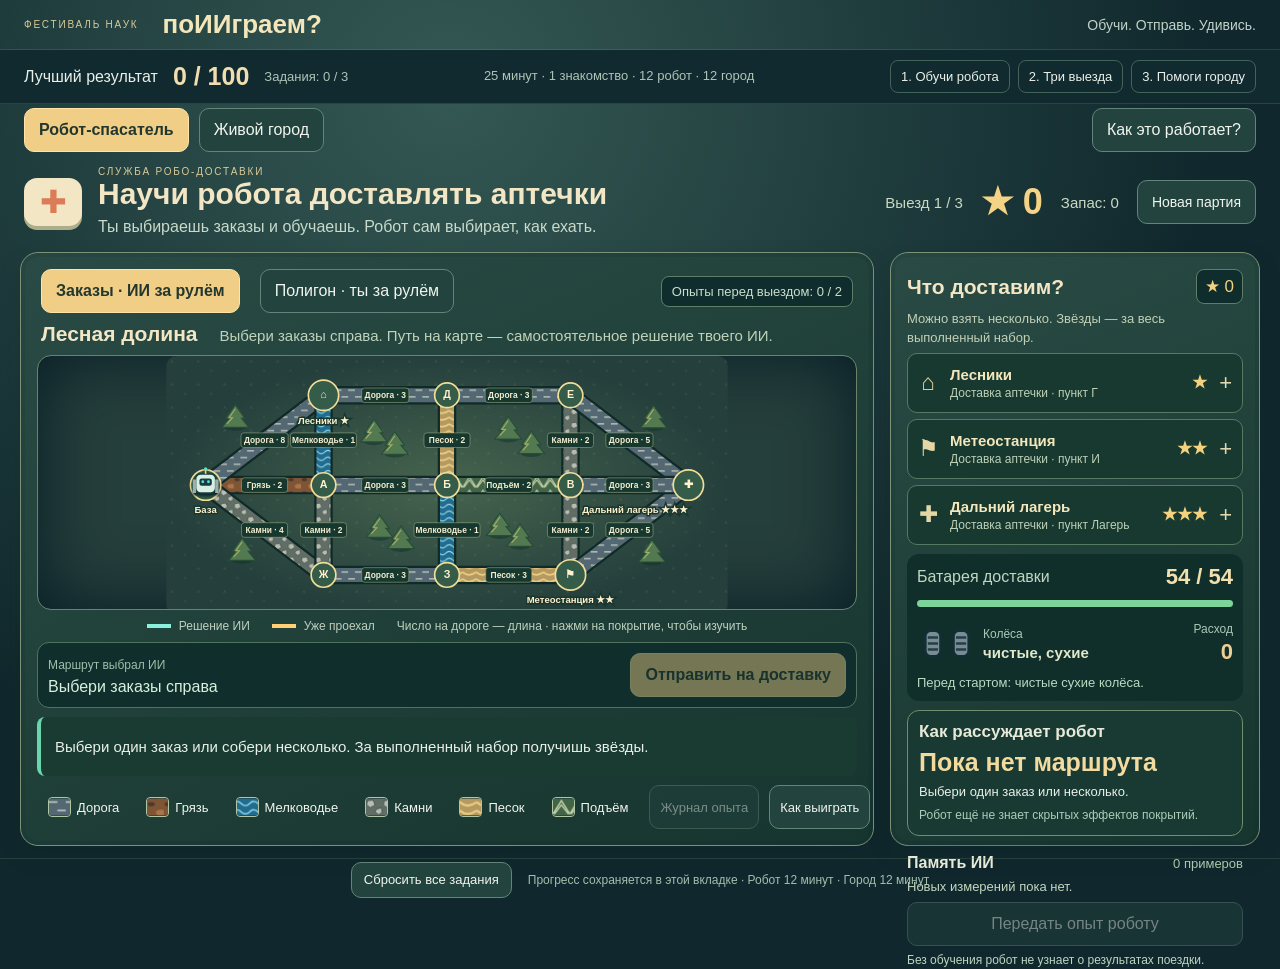
==== index.html @ 5ce56837 "Make the trained robot deliver orders autonomously in a three-round game" ====
<!doctype html>
<html lang="ru"><head><meta charset="UTF-8"><meta name="viewport" content="width=device-width,initial-scale=1"><title>поИИграем?</title><link rel="icon" href="data:image/svg+xml,%3Csvg xmlns='http://www.w3.org/2000/svg' viewBox='0 0 40 40'%3E%3Crect width='40' height='40' rx='9' fill='%2344d4b5'/%3E%3C/svg%3E"><link rel="stylesheet" href="robot-routes.css?v=delivery-school-1"><script src="session-store.js?v=delivery-school-1"></script></head>
<body>
<header><div><span class="eyebrow">ФЕСТИВАЛЬ НАУК</span><h1>поИИграем?</h1></div><span class="subtitle">Обучи. Отправь. Удивись.</span></header>
<div id="missionBar"><div class="overall-result"><span>Лучший результат</span><strong><b id="overallScore">0</b> / 100</strong><small id="missionProgress">Задания: 0 / 3</small></div><p id="sessionPace">25 минут · 1 знакомство · 12 робот · 12 город</p><div class="mission-tags"><span id="trainingMission">1. Обучи робота</span><span id="deliveryMission">2. Три выезда</span><span id="cityMission">3. Помоги городу</span></div></div>
<nav class="tabs" aria-label="Интерактивы"><button id="robotTab" class="active" aria-pressed="true">Робот-спасатель</button><button id="epiTab" aria-pressed="false">Живой город</button><button id="robotTutorial" class="help">Как это работает?</button></nav>
<div id="robotView">
<section class="mission-intro"><div class="mission-objective"><span class="kit-icon" aria-hidden="true">✚</span><div><div class="eyebrow">СЛУЖБА РОБО-ДОСТАВКИ</div><h2 id="missionGoal">Научи робота доставлять аптечки</h2><p>Ты выбираешь заказы и обучаешь. Робот сам выбирает, как ехать.</p></div></div><div class="campaign-score"><span id="roundLabel">Выезд 1 / 3</span><strong id="stars">★ 0</strong><span id="reserve">Запас: 0</span><button id="restartRobot">Новая партия</button></div></section>
<main class="route-layout"><section class="panel route-scene" aria-label="Карта и эксперименты">
<div class="map-header"><div class="view-tabs"><button id="districtView" class="active" aria-pressed="true">Заказы · ИИ за рулём</button><button id="labView" aria-pressed="false">Полигон · ты за рулём</button></div><span id="experimentCount" class="badge">Опыты: 0 / 2</span></div>
<div class="map-caption"><h2 id="missionName"></h2><p id="mapInstruction"></p></div>
<div id="boardStage"><svg id="routeMap" viewBox="0 0 1000 450" aria-label="Карта дорог и заказов"><defs><marker id="routeArrow" viewBox="0 0 10 10" refX="7" refY="5" markerWidth="5" markerHeight="5" orient="auto-start-reverse"><path d="M0 1L9 5L0 9Z" fill="#8af0dc"/></marker>
<pattern id="texture-road" patternUnits="userSpaceOnUse" width="24" height="24"><rect width="24" height="24" fill="#536873"/><path d="M0 5h12M12 17h12" stroke="#cbd1c0" stroke-width="2"/></pattern>
<pattern id="texture-mud" patternUnits="userSpaceOnUse" width="24" height="24"><rect width="24" height="24" fill="#805535"/><ellipse cx="6" cy="8" rx="5" ry="3" fill="#493b2c"/><ellipse cx="20" cy="20" rx="7" ry="4" fill="#aa754b"/></pattern>
<pattern id="texture-water" patternUnits="userSpaceOnUse" width="24" height="24"><rect width="24" height="24" fill="#226c91"/><path d="M-6 7q6-6 12 0t12 0t12 0M-6 19q6-6 12 0t12 0t12 0" fill="none" stroke="#8fdae2" stroke-width="2"/></pattern>
<pattern id="texture-gravel" patternUnits="userSpaceOnUse" width="24" height="24"><rect width="24" height="24" fill="#606e66"/><path d="m2 3 8-1 3 7-7 4-5-4zm13 12 7-2 1 7-5 3-5-4z" fill="#b9bdb1" stroke="#343f3e"/></pattern>
<pattern id="texture-sand" patternUnits="userSpaceOnUse" width="24" height="24"><rect width="24" height="24" fill="#b49a61"/><path d="M0 5q10 10 24 0M0 17q10 10 24 0" fill="none" stroke="#edce82" stroke-width="3"/></pattern>
<pattern id="texture-hill" patternUnits="userSpaceOnUse" width="24" height="24"><rect width="24" height="24" fill="#426548"/><path d="m0 22 12-19 12 19M2 22 12 9 22 22" fill="none" stroke="#c2d1a8" stroke-width="2"/></pattern>
</defs>
<defs><radialGradient id="ground"><stop stop-color="#46644e"/><stop offset="1" stop-color="#253f3c"/></radialGradient><pattern id="meadow" width="47" height="41" patternUnits="userSpaceOnUse"><path d="m8 12 2-4 2 4m19 16 2-3 2 3" fill="none" stroke="#acc080" stroke-opacity=".14" stroke-width="1.5"/></pattern></defs>
<rect width="1000" height="460" rx="18" fill="url(#ground)"/><rect width="1000" height="460" fill="url(#meadow)"/><g transform="translate(0 20)"><g id="mapDecor" aria-hidden="true"></g><g id="roads"></g><g id="routeLines" aria-hidden="true"></g><g id="roadLabels"></g><g id="junctions"></g><g id="robotSprite" transform="translate(70 210)" aria-hidden="true"><rect x="-18" y="-20" width="36" height="34" rx="9" fill="#d9efe1" stroke="#173f48" stroke-width="3"/><rect x="-11" y="-12" width="22" height="13" rx="4" fill="#1a3946"/><circle cx="-5" cy="-6" r="2.5" fill="#4ee8c2"/><circle cx="5" cy="-6" r="2.5" fill="#4ee8c2"/><path class="robot-wheels" d="M-20-10v24M20-10v24" stroke="#9aafac" stroke-width="6"/><path d="M0-20v-8" stroke="#e9d397" stroke-width="3"/><circle cy="-29" r="3" fill="#4ee8c2"/><g class="robot-mud" fill="#bc793b"><circle cx="-21" cy="1" r="4"/><circle cx="20" cy="9" r="4"/><circle cx="-8" cy="10" r="3"/></g><g class="robot-water" fill="#8ee5ff"><path d="M-28 16q-9 12 0 12t0-12M28 16q-9 12 0 12t0-12"/></g></g>
</g><g id="mapParticles" aria-hidden="true"></g></svg><div id="mapToast" hidden></div></div>
<div class="map-legend"><span><i class="line plan"></i><b id="pathOwner">Решение ИИ</b></span><span><i class="line travelled"></i>Уже проехал</span><span>Число на дороге — длина · нажми на покрытие, чтобы изучить</span></div>
<div class="route-editor"><div class="route-itinerary"><span id="routeOwner">Маршрут ИИ</span><div id="routeText">Выбери заказы справа</div></div><button id="undo" hidden>↶ Назад</button><button id="clearRoute" hidden>Очистить</button><button id="run" class="primary" disabled>Отправить на доставку</button><button id="stop" hidden>■ Остановить</button><button id="nextRound" class="primary" hidden>Следующий район →</button></div>
<p id="status" role="status">Выбери один заказ или собери несколько. За выполненный набор получишь звёзды.</p>
<div class="scene-bottom"><div id="terrainLegend" class="terrain-legend"></div><button id="notebookButton" disabled>Журнал опыта</button><button id="scoreRules">Как выиграть</button></div>
</section>
<aside class="panel robot-console" aria-label="Заказы, робот и обучение">
<section id="ordersPanel"><div class="console-title"><h2>Что доставим?</h2><span id="orderValue" class="badge">★ 0</span></div><p class="muted">Можно взять несколько. Звёзды — за весь выполненный набор.</p><div id="orderCards"></div></section>
<section id="labPanel" hidden><div class="console-title"><h2>Лаборатория на колёсах</h2><span class="badge">36 заряда</span></div><p>Собери путь из <b>не более 6 дорог</b>. Проверь свою догадку о покрытиях и состоянии колёс.</p><div id="surfaceCard"><h3>Что уже известно?</h3><p>Число на дороге — её длина. Расход за шаг — в описании покрытия. Скрытые эффекты можно обнаружить в поездке.</p></div></section>
<section class="robot-condition"><div class="charge-heading"><span>Батарея <b id="batteryRole"></b></span><strong id="remaining"></strong></div><meter id="batteryMeter" min="0" max="54" value="54" aria-label="Заряд батареи"></meter><div class="wheels-row"><svg id="wheelPicture" viewBox="0 0 100 58" aria-hidden="true"><g class="robot-wheels" fill="#788d91" stroke="#142e38" stroke-width="4"><rect x="14" y="8" width="25" height="42" rx="9"/><rect x="61" y="8" width="25" height="42" rx="9"/></g><path d="M18 19h17m-17 10h17m-17 10h17M65 19h17m-17 10h17m-17 10h17" stroke="#233e49" stroke-width="4"/><g class="robot-mud" fill="#bf8143"><circle cx="17" cy="36" r="6"/><circle cx="76" cy="18" r="7"/></g><g class="robot-water" fill="#84dfff"><path d="M5 35q-8 14 0 14t0-14M95 35q-8 14 0 14t0-14"/></g></svg><div><span>Колёса</span><strong id="wheelState">Чистые, сухие</strong></div><div class="spent-stat"><span>Расход</span><strong id="spent">0</strong></div></div><p id="surfaceEffect">Каждый выезд — с полным зарядом и чистыми сухими колёсами.</p></section>
<section id="forecastCard" class="forecast-card"><h3>Как рассуждает робот</h3><strong id="forecastEnergy">Пока нет задания</strong><p id="forecastOutcome">Выбери заказ — робот построит свой путь.</p><small id="forecastConfidence">Пока без опыта. Он может ошибиться.</small></section>
<section id="tripResult" class="result-card" hidden><div class="console-title"><h3 id="resultTitle">Результат</h3><strong id="resultStars"></strong></div><div class="comparison"><div><small>Ожидал на путь</small><strong id="lastPrediction">—</strong></div><div><small>Потратил по факту</small><strong id="lastActual">—</strong></div></div><p id="tripOutcome"></p><p id="mistakeExplanation"></p></section>
<section class="learning-action"><div class="learning-heading"><h3>Память ИИ</h3><span id="qualitySummary">0 примеров</span></div><p id="newExperience">Измерения попадут сюда после поездки.</p><button id="train" disabled>Передать опыт роботу</button><p id="learningEffect" role="status">Без обучения робот не узнает о результатах поездки.</p></section>
<div id="campaignResult" hidden></div>
</aside></main></div>
<iframe id="epiView" title="Живой город" src="epidemic.html?v=delivery-school-1" hidden></iframe>
<footer id="sessionFooter"><button id="newParticipant">Сбросить все задания</button><span>Прогресс сохраняется в этой вкладке · Робот 12 минут · Город 12 минут</span></footer>
<dialog id="robotDialog" aria-labelledby="dialogTitle"><div class="dialog-header"><h2 id="dialogTitle"></h2><button id="dialogClose">Закрыть ✕</button></div><div id="dialogBody"></div></dialog>
<script src="game-score.js?v=delivery-school-1"></script><script src="robot-engine.js?v=delivery-school-1"></script><script src="robot-delivery.js?v=delivery-school-1"></script><script src="robot-ui.js?v=delivery-school-1"></script><script src="mission-ui.js?v=delivery-school-1"></script>
</body></html>
---- robot-routes.css ----
:root{font-family:Arial,'Noto Sans',sans-serif;font-size:16px;color:#e9f0e9;background:#10282d;color-scheme:dark}
*{box-sizing:border-box}[hidden]{display:none!important}
body{margin:0;height:100dvh;display:grid;grid-template-rows:50px 54px 52px minmax(0,1fr) 42px;overflow:hidden;background:radial-gradient(ellipse at 35% 10%,#345853,transparent 65%),#10282d}
button{font:inherit;min-height:44px;border:1px solid #63847a;border-radius:10px;background:#23433f;color:#f0f5ed;padding:9px 14px;cursor:pointer;transition:background .15s}
button:hover:not(:disabled){background:#3b6257;border-color:#e3d5a2}button:disabled{opacity:.45;cursor:not-allowed}
button:focus-visible,[role=button]:focus-visible{outline:3px solid #ffe699;outline-offset:3px}
button.active,button.primary{background:#f0ce85;border-color:#ffe3a8;color:#23372f;font-weight:700}button.done{border-color:#72d6ae}
h1,h2,h3,p{margin:0}h1{font-size:26px;color:#f4e6bb}h2{font-size:22px;color:#f3e6c5}h3{font-size:17px;color:#e7ead9}p{line-height:1.4}
header{grid-row:1;display:flex;align-items:center;justify-content:space-between;padding:6px 24px;border-bottom:1px solid #91a28433}header>div{display:flex;align-items:center;gap:24px}.eyebrow{font-size:10px;letter-spacing:1.8px;color:#d9ca98}.subtitle{font-size:14px;color:#c0d2c6}
#missionBar{grid-row:2;display:flex;align-items:center;justify-content:space-between;padding:5px 24px;background:#102a2f;border-bottom:1px solid #69877144}.overall-result{display:flex;align-items:center;gap:15px}.overall-result strong{font-size:25px;color:#f2ddb1}.overall-result small,#sessionPace{color:#aec4b7;font-size:13px}.mission-tags{display:flex;gap:8px;font-size:13px}.mission-tags span{padding:8px 10px;border:1px solid #416358;border-radius:8px}.mission-tags .done{color:#84efca;border-color:#84efca}
.tabs{grid-row:3;padding:4px 24px;display:flex;align-items:center;gap:10px}.tabs .help{margin-left:auto}
#robotView{grid-row:4;min-height:0;display:flex;flex-direction:column;gap:14px;padding:10px 20px 12px}.mission-intro{display:flex;align-items:center;justify-content:space-between;gap:20px;min-height:68px;padding:0 4px}.mission-objective{display:flex;align-items:center;gap:16px}.kit-icon{display:grid;place-items:center;font-size:32px;color:#db7c58;width:58px;height:48px;flex-shrink:0;border-radius:13px;background:#f3e6c5;box-shadow:0 4px 0 #adad8b}
.mission-intro h2{font-size:30px;margin:0 0 5px}.mission-intro p{color:#c9d9ca;font-size:16px}.mission-intro nav{display:flex;gap:9px;flex-shrink:0}
.route-layout{display:grid;grid-template-columns:minmax(0,1fr) 370px;gap:16px;min-height:0;flex:1}.panel{border:1px solid #7c9176;border-radius:18px;background:linear-gradient(155deg,#2a4b45,#17352f);padding:16px;min-width:0;min-height:0;box-shadow:inset 0 0 0 4px #0d2b2a22,0 10px 24px #061d2022}
.route-scene{display:flex;flex-direction:column;gap:10px}.map-header{display:flex;justify-content:space-between;align-items:center;padding:0 4px}.map-header>div{display:flex;align-items:baseline;gap:20px}.map-header h2{font-size:20px}.map-header p{color:#d2dfcd;font-size:16px}.badge{background:#102d2e;border:1px solid #5e7e6a;padding:7px 10px;border-radius:8px;color:#c9decb;font-size:13px;white-space:nowrap}
#boardStage{flex:1;min-height:0;position:relative;background:#253f3c;border-radius:14px;border:1px solid #68846a;display:flex;align-items:center;overflow:hidden}#routeMap{width:100%;height:100%;min-height:0;display:block}
.road-border{stroke:#102a27;stroke-width:30;stroke-linecap:round}.road-surface{stroke-width:23;stroke-linecap:round}.road-label rect{fill:#16382e;stroke:#9dad83}.road-label text{fill:#f4edcf;font-family:Arial,sans-serif;font-size:15px;font-weight:700;text-anchor:middle}.junction{cursor:pointer}.junction circle{fill:#355b49;stroke:#f0dd98;stroke-width:3}.junction text{fill:#fff1ce;text-anchor:middle;dominant-baseline:middle;font-size:19px;font-weight:700}.junction .node-name{font-size:17px;paint-order:stroke;stroke:#18372e;stroke-width:5px}.junction:hover circle,.junction:focus circle{fill:#69886a;stroke:#ffffff}.junction[data-current=true] circle{fill:#30634f;stroke:#8af0dc;stroke-width:5}.junction[aria-disabled=true]{cursor:default}.route-plan{stroke:#8af0dc;stroke-width:8;fill:none;stroke-linejoin:round;stroke-linecap:round;pointer-events:none}.route-trail{stroke:#ffd075;stroke-width:5;fill:none;stroke-linejoin:round;stroke-linecap:round;pointer-events:none}#robotSprite{pointer-events:none;filter:drop-shadow(0 4px 3px #082323)}.robot-mud,.robot-water{opacity:0}[data-dirty=true]>.robot-mud,[data-wet=true]>.robot-water{opacity:1}#robotSprite[data-dirty=true]>.robot-wheels{stroke:#ad7340}#wheelPicture[data-dirty=true]>.robot-wheels{fill:#a57445}
.map-legend{display:flex;justify-content:center;gap:24px;font-size:13px;color:#bdd0bf}.map-legend span{display:flex;align-items:center;gap:8px}.line{display:inline-block;width:24px;border-top:4px solid}.plan{border-color:#8af0dc}.travelled{border-color:#ffd075}
.route-editor{display:flex;align-items:center;gap:9px;padding:12px;background:#102e2b;border:1px solid #4e7460;border-radius:12px}.route-itinerary{flex:1;min-width:0}.route-itinerary>span{font-size:12px;color:#9dbfaa}#routeText{color:#d6f1dd;font-size:17px;white-space:nowrap;overflow:auto;max-height:38px;margin-top:5px}#run{min-width:185px}#stop{background:#753e32;border-color:#c69174}#status{font-size:16px;line-height:1.4;padding:12px 15px;border-left:4px solid #69d6ae;background:#193b32;min-height:69px;border-radius:8px;display:flex;align-items:center}
.scene-bottom{display:flex;align-items:center;gap:10px}.scene-bottom button{font-size:13px;padding:8px 10px}.terrain-legend{display:flex;flex:1;gap:8px 15px;flex-wrap:wrap;color:#cedfca;font-size:13px}.terrain-key{display:flex;align-items:center;gap:6px}.terrain-key svg{width:27px;height:22px;border:1px solid #b0c5a4;border-radius:4px}
.robot-console{display:flex;flex-direction:column;gap:12px}.console-title{display:flex;align-items:center;justify-content:space-between;gap:10px}.console-title h2{font-size:20px}.console-title .badge{font-size:12px;padding:6px 8px}.robot-condition{padding:12px;background:#102f2b;border-radius:12px}.charge-heading{display:flex;justify-content:space-between;align-items:center;color:#c0d7c2}.charge-heading strong{font-size:24px;color:#f2dfae}meter{display:block;width:100%;height:15px;margin:6px 0 8px}meter::-webkit-meter-bar{background:#233e35;border:0}meter::-webkit-meter-optimum-value{background:#7cd49b}meter::-webkit-meter-suboptimum-value{background:#f0c67c}meter::-webkit-meter-even-less-good-value{background:#eb9776}.wheels-row{display:flex;align-items:center;gap:8px}#wheelPicture{width:72px;height:46px;flex-shrink:0}.wheels-row span{font-size:12px;color:#aec8b8}.wheels-row strong{display:block;font-size:15px;line-height:1.4;color:#e1e9ca}.spent-stat{margin-left:auto;text-align:right}.spent-stat strong{font-size:22px;color:#edcf95}#surfaceEffect{font-size:14px;color:#b9d9c2;line-height:1.35;margin-top:8px;min-height:37px}
.forecast-card,.result-card{padding:14px;background:#183a33;border:1px solid #708e70;border-radius:12px}.card-heading{display:flex;align-items:center;gap:9px}.step-number{background:#cadcbd;color:#173c30;border-radius:50%;width:23px;height:23px;display:grid;place-items:center;font-size:13px;font-weight:700;flex-shrink:0}.forecast-card>strong{display:block;font-size:28px;color:#f3da9f;margin:12px 0 7px}.forecast-card p{font-size:15px;line-height:1.4}.forecast-card small{display:block;color:#acccb8;font-size:13px;line-height:1.4;margin-top:8px}.forecast-card[data-verdict=warning]{border-color:#dca97a}.forecast-card[data-verdict=warning]>strong{color:#ffc28e}.comparison{display:grid;grid-template-columns:1fr 1fr;gap:10px;margin:12px 0}.comparison small{font-size:12px;color:#bbd0b9}.comparison strong{display:block;font-size:30px;color:#f5d598;margin-top:5px}#tripOutcome{font-size:15px;line-height:1.4}.result-card[data-outcome=success]{border-color:#8ce0a9}.result-card[data-outcome=failure]{border-color:#eab17f}
.learning-action{display:flex;flex-direction:column;gap:9px}.learning-action h3{font-size:17px}#newExperience{font-size:14px;color:#c3d7bf}#learningEffect{font-size:14px;line-height:1.4;color:#bcd5bf;min-height:39px}.console-progress{display:flex;flex-direction:column;gap:8px;margin-top:auto}#auditButton{display:flex;justify-content:space-between;align-items:center;gap:10px;padding:9px 12px;text-align:left}#auditButton span{font-size:14px;color:#c0d9bf}#auditButton strong{font-size:14px;color:#e2e5c6}#nextStageHint{font-size:13px;line-height:1.4;color:#adccba;min-height:36px}.local-scores{display:flex;justify-content:space-between;gap:8px;font-size:12px;color:#aac5b2}.local-scores b{color:#e6d5a3;margin-left:5px;font-size:15px}
#epiView{grid-row:4;width:100%;height:100%;border:0;min-height:0}footer{grid-row:5;display:flex;align-items:center;justify-content:center;gap:16px;font-size:12px;color:#a5bdac;border-top:1px solid #67836a44}footer button{font-size:13px;min-height:36px;padding:5px 12px}body.city-active{grid-template-rows:0 62px 54px minmax(0,1fr) 36px}body.city-active>header{display:none}
dialog{width:min(1000px,90vw);max-height:88vh;border:1px solid #b8ac7b;border-radius:18px;background:#193b34;color:#e5ecdc;padding:24px;box-shadow:0 20px 100px #0008}dialog::backdrop{background:#041d19bb}.dialog-header{display:flex;justify-content:space-between;align-items:center;gap:20px;margin-bottom:18px}#dialogBody{line-height:1.6}#dialogBody p{margin:12px 0}#dialogBody ol,#dialogBody ul{padding-left:24px}#dialogBody li{margin:10px 0}table{border-collapse:collapse;width:100%;font-size:15px;margin:14px 0}th,td{border-bottom:1px solid #567d64;padding:10px;text-align:left}th{color:#ded0a2}td.good{color:#91e7ae}td.bad{color:#ffc49b}.trip-entry{padding:14px;border:1px solid #567d64;border-radius:9px;margin-bottom:14px}.trip-entry h3{font-size:18px;color:#ecdbad}.trip-entry summary{cursor:pointer;color:#a8e7b9}.audit-explanation{color:#b5cfb8}
@media(min-width:2200px){:root{font-size:18px}.route-layout{grid-template-columns:minmax(0,1fr) 450px;gap:22px}.panel{padding:22px}.robot-console{gap:18px}.console-title h2{font-size:24px}.console-title .badge{font-size:14px}.robot-condition{padding:18px}.forecast-card,.result-card{padding:20px}.forecast-card p,#tripOutcome{font-size:19px}.forecast-card small,#surfaceEffect,#learningEffect,#newExperience{font-size:17px}.forecast-card>strong{font-size:34px}.wheels-row strong{font-size:19px}#wheelPicture{width:88px;height:58px}.charge-heading strong{font-size:29px}.card-heading h3,.learning-action h3{font-size:21px}#nextStageHint{font-size:16px}#auditButton span,#auditButton strong{font-size:17px}.local-scores{font-size:15px}.local-scores b{font-size:19px}.mission-intro{min-height:80px}.mission-intro h2{font-size:34px}.mission-intro p{font-size:19px}.map-header h2{font-size:24px}.map-header p{font-size:19px}#status{font-size:19px}.terrain-legend,.map-legend{font-size:16px}.scene-bottom button{font-size:15px}.route-editor{padding:16px}#routeText{font-size:20px}.badge{font-size:16px}}
@media(prefers-reduced-motion:reduce){*{scroll-behavior:auto;transition:none!important}}
/* Delivery game: one map, one decision panel, three short learning cycles. */
.campaign-score{display:flex;align-items:center;gap:18px}.campaign-score>strong{font-size:36px;color:#f4d386}.campaign-score>span{font-size:15px;color:#cadac4}.campaign-score button{font-size:14px}
.map-caption{display:flex;align-items:baseline;gap:22px;padding:0 4px}.map-caption h2{font-size:21px;white-space:nowrap}.map-caption p{color:#bfd3bb;font-size:15px}.view-tabs{display:flex;gap:8px}.view-tabs button{font-size:16px}.map-header .badge{font-size:13px}.road-label{pointer-events:none}.road-group{cursor:pointer}.road-group:hover .road-border,.road-group:focus .road-border{stroke:#e6d19c}.junction[data-selected=true] circle{fill:#786142;stroke:#ffdf8b;stroke-width:5}.junction[data-delivered=true] circle{fill:#38744b;stroke:#adf1b3}.junction[aria-disabled=true]{cursor:default}
.robot-console{gap:12px}.robot-console h2{font-size:21px}#ordersPanel>.muted{font-size:14px;color:#c2d0b6;margin:8px 0;line-height:1.4}#orderCards{display:grid;gap:8px}.order-card{display:flex;align-items:center;gap:12px;text-align:left;min-height:69px;padding:9px 12px;border-color:#547a63;background:#18392f}.order-card.selected{border-color:#f2d285;background:#534d33;box-shadow:inset 3px 0 #f2d285}.order-card strong{font-size:16px;display:block;color:#f4e7bc}.order-card small{font-size:12px;color:#bdd0b8;display:block;margin-top:5px}.order-card>b{margin-left:auto;color:#f4d17f;white-space:nowrap;font-size:17px}.order-icon{font-size:23px;color:#e4d7a6;width:26px;text-align:center}.order-check{font-size:22px;color:#e3d7b0}#orderValue{color:#f4d17f;font-size:17px}#labPanel>p{font-size:16px;line-height:1.5;margin:12px 0;color:#c8d9c0}#surfaceCard{padding:13px;background:#12352e;border-radius:12px;border:1px dashed #759376}#surfaceCard p{font-size:14px;margin-top:7px;color:#c1d5b7}
.learning-heading{display:flex;align-items:center;justify-content:space-between}.learning-heading span{font-size:13px;color:#a9c7aa}.learning-action{margin-top:auto;padding-top:10px;border-top:1px solid #60826a}.learning-action button{width:100%}#newExperience,#learningEffect{font-size:13px}#learningEffect{min-height:34px}#surfaceEffect{min-height:36px;font-size:14px}#batteryRole{font-weight:400}#forecastCard>strong{font-size:28px;margin:9px 0}#forecastCard p{font-size:14px}#forecastCard small{font-size:13px}.robot-condition{padding:12px}.forecast-card,.result-card{padding:13px}.comparison{margin:10px 0}.comparison strong{font-size:27px}#mistakeExplanation{border-top:1px solid #77967a66;padding-top:10px;margin-top:10px;font-size:14px;color:#f1d3a2}#resultStars{font-size:25px;color:#f5d381}#campaignResult{padding:13px;background:#4b5135;border:1px solid #dac783;border-radius:10px}#campaignResult strong{display:block;font-size:22px;color:#f4dc96}#campaignResult span{display:block;font-size:13px;margin-top:6px;color:#d1dec0}
.terrain-legend{gap:5px;flex-wrap:nowrap}.terrain-key{min-height:36px;font-size:12px;padding:5px 6px;border-color:transparent;background:transparent}.terrain-key svg{width:23px;height:20px}.map-legend{font-size:12px;gap:22px}.map-legend b{font-weight:400}#status{min-height:64px;font-size:15px;padding:10px 14px}.route-editor{padding:10px}#run{min-width:210px;font-size:16px}#routeText{font-size:16px}.road-surface{stroke-width:25}.road-border{stroke-width:33}#boardStage{box-shadow:inset 0 0 70px #071c25}#mapToast{position:absolute;top:20px;left:50%;transform:translateX(-50%);padding:14px 24px;border:1px solid #e5d59f;border-radius:14px;background:#153c32ee;color:#f4e1ac;font-size:22px;font-weight:700;box-shadow:0 8px 24px #041b2780;pointer-events:none}#mapToast.celebrate{background:#4a6434;animation:pop .4s ease-out}.spark{animation:spark 1.5s var(--delay) ease-out both;transform-box:fill-box;transform-origin:center}.surface-preview svg{width:100%;height:90px}.scene-bottom>button{white-space:nowrap}.road-group:focus{outline:none}.road-group:focus-visible .road-border{stroke:#fff2c1}
@keyframes pop{from{opacity:0;scale:.8}to{opacity:1;scale:1}}@keyframes spark{from{opacity:0;translate:0 0;rotate:0deg}20%{opacity:1}to{opacity:0;translate:20px 240px;rotate:160deg}}#robotSprite[data-stalled=true]>.robot-wheels{stroke:#df9574;stroke-dasharray:4 2;animation:wheel-slip .2s linear 6}@keyframes wheel-slip{to{stroke-dashoffset:6}}
@media(min-width:2200px){.route-layout{grid-template-columns:minmax(0,1fr) 480px}.robot-console{gap:20px}.order-card{min-height:86px;padding:14px}.order-card strong{font-size:20px}.order-card small{font-size:15px}.order-card>b{font-size:21px}.order-icon{font-size:30px}.robot-console h2{font-size:25px}#ordersPanel>.muted{font-size:17px}.map-caption h2{font-size:25px}.map-caption p{font-size:18px}.view-tabs button{font-size:19px}.map-header .badge{font-size:16px}.forecast-card,.result-card,.robot-condition{padding:19px}#forecastCard p,#mistakeExplanation,#tripOutcome{font-size:18px}#forecastCard small,#surfaceEffect,#newExperience,#learningEffect{font-size:16px}#forecastCard>strong{font-size:34px}.learning-heading span{font-size:16px}.learning-action{gap:14px}.terrain-key{font-size:15px;padding:8px;min-height:43px}.map-legend{font-size:15px}.terrain-key svg{width:28px;height:23px}#status{font-size:18px}#labPanel>p{font-size:20px}#surfaceCard p{font-size:18px}.campaign-score>span{font-size:19px}#campaignResult strong{font-size:27px}#campaignResult span{font-size:16px}}
@media(prefers-reduced-motion:reduce){*,*::before,*::after{animation:none!important;transition:none!important}}
@media(max-width:2199px){.robot-console{gap:9px}.order-card{min-height:60px;padding:7px 10px}.order-card strong{font-size:15px}.order-card small{font-size:12px;margin-top:3px}.order-icon{width:20px}#orderCards{gap:6px}#ordersPanel>.muted{font-size:13px;margin:6px 0}.robot-condition{padding:10px}.charge-heading strong{font-size:22px}.wheels-row{gap:6px}#wheelPicture{height:37px;width:60px}#surfaceEffect{font-size:13px;min-height:0;margin-top:6px}.forecast-card,.result-card{padding:11px}#forecastCard>strong{font-size:25px;margin:6px 0}#forecastCard p{font-size:13px}#forecastCard small{font-size:12px;margin-top:6px}.learning-action{gap:6px;padding-top:8px}.learning-action h3{font-size:16px}#learningEffect{min-height:0;font-size:12px}.terrain-key{min-height:44px}.route-scene{gap:9px}#status{min-height:59px}.comparison{margin:8px 0}#tripOutcome,#mistakeExplanation{font-size:14px}}
#texture-water path{animation:water-light 3s ease-in-out infinite alternate}@keyframes water-light{from{stroke-opacity:.55}to{stroke-opacity:1}}#robotSprite.moving .robot-wheels{stroke-dasharray:5 2;animation:wheel-roll .25s linear infinite}@keyframes wheel-roll{to{stroke-dashoffset:-7}}
@media(prefers-reduced-motion:reduce){#texture-water path,#robotSprite.moving .robot-wheels{animation:none}}
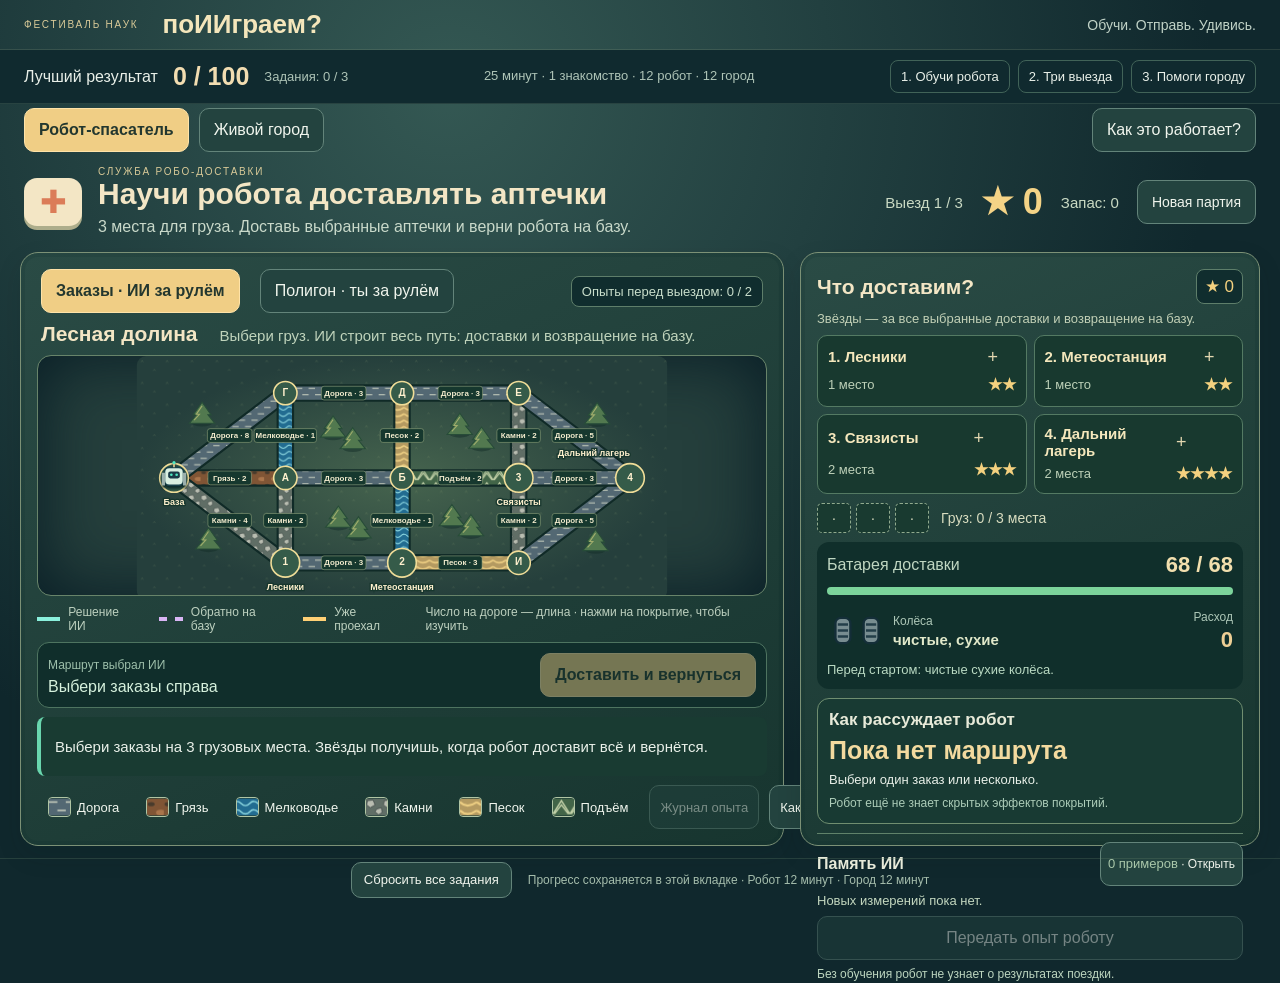
==== commit cf43396a: "Make robot deliveries require cargo choices, learned effects and a return trip" ====
--- a/index.html
+++ b/index.html
@@ -1,11 +1,11 @@
 <!doctype html>
-<html lang="ru"><head><meta charset="UTF-8"><meta name="viewport" content="width=device-width,initial-scale=1"><title>поИИграем?</title><link rel="icon" href="data:image/svg+xml,%3Csvg xmlns='http://www.w3.org/2000/svg' viewBox='0 0 40 40'%3E%3Crect width='40' height='40' rx='9' fill='%2344d4b5'/%3E%3C/svg%3E"><link rel="stylesheet" href="robot-routes.css?v=delivery-school-1"><script src="session-store.js?v=delivery-school-1"></script></head>
+<html lang="ru"><head><meta charset="UTF-8"><meta name="viewport" content="width=device-width,initial-scale=1"><title>поИИграем?</title><link rel="icon" href="data:image/svg+xml,%3Csvg xmlns='http://www.w3.org/2000/svg' viewBox='0 0 40 40'%3E%3Crect width='40' height='40' rx='9' fill='%2344d4b5'/%3E%3C/svg%3E"><link rel="stylesheet" href="robot-routes.css?v=cargo-school-2"><script src="session-store.js?v=cargo-school-2"></script></head>
 <body>
 <header><div><span class="eyebrow">ФЕСТИВАЛЬ НАУК</span><h1>поИИграем?</h1></div><span class="subtitle">Обучи. Отправь. Удивись.</span></header>
 <div id="missionBar"><div class="overall-result"><span>Лучший результат</span><strong><b id="overallScore">0</b> / 100</strong><small id="missionProgress">Задания: 0 / 3</small></div><p id="sessionPace">25 минут · 1 знакомство · 12 робот · 12 город</p><div class="mission-tags"><span id="trainingMission">1. Обучи робота</span><span id="deliveryMission">2. Три выезда</span><span id="cityMission">3. Помоги городу</span></div></div>
 <nav class="tabs" aria-label="Интерактивы"><button id="robotTab" class="active" aria-pressed="true">Робот-спасатель</button><button id="epiTab" aria-pressed="false">Живой город</button><button id="robotTutorial" class="help">Как это работает?</button></nav>
 <div id="robotView">
-<section class="mission-intro"><div class="mission-objective"><span class="kit-icon" aria-hidden="true">✚</span><div><div class="eyebrow">СЛУЖБА РОБО-ДОСТАВКИ</div><h2 id="missionGoal">Научи робота доставлять аптечки</h2><p>Ты выбираешь заказы и обучаешь. Робот сам выбирает, как ехать.</p></div></div><div class="campaign-score"><span id="roundLabel">Выезд 1 / 3</span><strong id="stars">★ 0</strong><span id="reserve">Запас: 0</span><button id="restartRobot">Новая партия</button></div></section>
+<section class="mission-intro"><div class="mission-objective"><span class="kit-icon" aria-hidden="true">✚</span><div><div class="eyebrow">СЛУЖБА РОБО-ДОСТАВКИ</div><h2 id="missionGoal">Научи робота доставлять аптечки</h2><p>3 места для груза. Доставь выбранные аптечки и верни робота на базу.</p></div></div><div class="campaign-score"><span id="roundLabel">Выезд 1 / 3</span><strong id="stars">★ 0</strong><span id="reserve">Запас: 0</span><button id="restartRobot">Новая партия</button></div></section>
 <main class="route-layout"><section class="panel route-scene" aria-label="Карта и эксперименты">
 <div class="map-header"><div class="view-tabs"><button id="districtView" class="active" aria-pressed="true">Заказы · ИИ за рулём</button><button id="labView" aria-pressed="false">Полигон · ты за рулём</button></div><span id="experimentCount" class="badge">Опыты: 0 / 2</span></div>
 <div class="map-caption"><h2 id="missionName"></h2><p id="mapInstruction"></p></div>
@@ -20,22 +20,22 @@
 <defs><radialGradient id="ground"><stop stop-color="#46644e"/><stop offset="1" stop-color="#253f3c"/></radialGradient><pattern id="meadow" width="47" height="41" patternUnits="userSpaceOnUse"><path d="m8 12 2-4 2 4m19 16 2-3 2 3" fill="none" stroke="#acc080" stroke-opacity=".14" stroke-width="1.5"/></pattern></defs>
 <rect width="1000" height="460" rx="18" fill="url(#ground)"/><rect width="1000" height="460" fill="url(#meadow)"/><g transform="translate(0 20)"><g id="mapDecor" aria-hidden="true"></g><g id="roads"></g><g id="routeLines" aria-hidden="true"></g><g id="roadLabels"></g><g id="junctions"></g><g id="robotSprite" transform="translate(70 210)" aria-hidden="true"><rect x="-18" y="-20" width="36" height="34" rx="9" fill="#d9efe1" stroke="#173f48" stroke-width="3"/><rect x="-11" y="-12" width="22" height="13" rx="4" fill="#1a3946"/><circle cx="-5" cy="-6" r="2.5" fill="#4ee8c2"/><circle cx="5" cy="-6" r="2.5" fill="#4ee8c2"/><path class="robot-wheels" d="M-20-10v24M20-10v24" stroke="#9aafac" stroke-width="6"/><path d="M0-20v-8" stroke="#e9d397" stroke-width="3"/><circle cy="-29" r="3" fill="#4ee8c2"/><g class="robot-mud" fill="#bc793b"><circle cx="-21" cy="1" r="4"/><circle cx="20" cy="9" r="4"/><circle cx="-8" cy="10" r="3"/></g><g class="robot-water" fill="#8ee5ff"><path d="M-28 16q-9 12 0 12t0-12M28 16q-9 12 0 12t0-12"/></g></g>
 </g><g id="mapParticles" aria-hidden="true"></g></svg><div id="mapToast" hidden></div></div>
-<div class="map-legend"><span><i class="line plan"></i><b id="pathOwner">Решение ИИ</b></span><span><i class="line travelled"></i>Уже проехал</span><span>Число на дороге — длина · нажми на покрытие, чтобы изучить</span></div>
+<div class="map-legend"><span><i class="line plan"></i><b id="pathOwner">Решение ИИ</b></span><span id="returnLegend"><i class="line return"></i>Обратно на базу</span><span><i class="line travelled"></i>Уже проехал</span><span>Число на дороге — длина · нажми на покрытие, чтобы изучить</span></div>
 <div class="route-editor"><div class="route-itinerary"><span id="routeOwner">Маршрут ИИ</span><div id="routeText">Выбери заказы справа</div></div><button id="undo" hidden>↶ Назад</button><button id="clearRoute" hidden>Очистить</button><button id="run" class="primary" disabled>Отправить на доставку</button><button id="stop" hidden>■ Остановить</button><button id="nextRound" class="primary" hidden>Следующий район →</button></div>
-<p id="status" role="status">Выбери один заказ или собери несколько. За выполненный набор получишь звёзды.</p>
+<p id="status" role="status">Выбери заказы на 3 грузовых места. Звёзды получишь, когда робот доставит всё и вернётся.</p>
 <div class="scene-bottom"><div id="terrainLegend" class="terrain-legend"></div><button id="notebookButton" disabled>Журнал опыта</button><button id="scoreRules">Как выиграть</button></div>
 </section>
 <aside class="panel robot-console" aria-label="Заказы, робот и обучение">
-<section id="ordersPanel"><div class="console-title"><h2>Что доставим?</h2><span id="orderValue" class="badge">★ 0</span></div><p class="muted">Можно взять несколько. Звёзды — за весь выполненный набор.</p><div id="orderCards"></div></section>
+<section id="ordersPanel"><div class="console-title"><h2>Что доставим?</h2><span id="orderValue" class="badge">★ 0</span></div><p class="muted">Звёзды — за все выбранные доставки и возвращение на базу.</p><div id="orderCards"></div><div class="cargo"><div id="cargoSlots" aria-label="Грузовой отсек"></div><span id="cargoSummary"></span></div></section>
 <section id="labPanel" hidden><div class="console-title"><h2>Лаборатория на колёсах</h2><span class="badge">36 заряда</span></div><p>Собери путь из <b>не более 6 дорог</b>. Проверь свою догадку о покрытиях и состоянии колёс.</p><div id="surfaceCard"><h3>Что уже известно?</h3><p>Число на дороге — её длина. Расход за шаг — в описании покрытия. Скрытые эффекты можно обнаружить в поездке.</p></div></section>
-<section class="robot-condition"><div class="charge-heading"><span>Батарея <b id="batteryRole"></b></span><strong id="remaining"></strong></div><meter id="batteryMeter" min="0" max="54" value="54" aria-label="Заряд батареи"></meter><div class="wheels-row"><svg id="wheelPicture" viewBox="0 0 100 58" aria-hidden="true"><g class="robot-wheels" fill="#788d91" stroke="#142e38" stroke-width="4"><rect x="14" y="8" width="25" height="42" rx="9"/><rect x="61" y="8" width="25" height="42" rx="9"/></g><path d="M18 19h17m-17 10h17m-17 10h17M65 19h17m-17 10h17m-17 10h17" stroke="#233e49" stroke-width="4"/><g class="robot-mud" fill="#bf8143"><circle cx="17" cy="36" r="6"/><circle cx="76" cy="18" r="7"/></g><g class="robot-water" fill="#84dfff"><path d="M5 35q-8 14 0 14t0-14M95 35q-8 14 0 14t0-14"/></g></svg><div><span>Колёса</span><strong id="wheelState">Чистые, сухие</strong></div><div class="spent-stat"><span>Расход</span><strong id="spent">0</strong></div></div><p id="surfaceEffect">Каждый выезд — с полным зарядом и чистыми сухими колёсами.</p></section>
+<section class="robot-condition"><div class="charge-heading"><span>Батарея <b id="batteryRole"></b></span><strong id="remaining"></strong></div><meter id="batteryMeter" min="0" max="54" value="54" aria-label="Заряд батареи"></meter><div class="wheels-row"><svg id="wheelPicture" viewBox="0 0 100 58" aria-hidden="true"><g class="robot-wheels" fill="#788d91" stroke="#142e38" stroke-width="4"><rect x="14" y="8" width="25" height="42" rx="9"/><rect x="61" y="8" width="25" height="42" rx="9"/></g><path d="M18 19h17m-17 10h17m-17 10h17M65 19h17m-17 10h17m-17 10h17" stroke="#233e49" stroke-width="4"/><g class="robot-mud" fill="#bf8143"><circle cx="17" cy="36" r="6"/><circle cx="76" cy="18" r="7"/></g><g class="robot-water" fill="#84dfff"><path d="M5 35q-8 14 0 14t0-14M95 35q-8 14 0 14t0-14"/></g></svg><div><span>Колёса</span><strong id="wheelState">Чистые, сухие</strong></div><div class="spent-stat"><span>Расход</span><strong id="spent">0</strong></div></div><p id="deliveryProgress" hidden></p><p id="surfaceEffect">Каждый выезд — с полным зарядом и чистыми сухими колёсами.</p></section>
 <section id="forecastCard" class="forecast-card"><h3>Как рассуждает робот</h3><strong id="forecastEnergy">Пока нет задания</strong><p id="forecastOutcome">Выбери заказ — робот построит свой путь.</p><small id="forecastConfidence">Пока без опыта. Он может ошибиться.</small></section>
 <section id="tripResult" class="result-card" hidden><div class="console-title"><h3 id="resultTitle">Результат</h3><strong id="resultStars"></strong></div><div class="comparison"><div><small>Ожидал на путь</small><strong id="lastPrediction">—</strong></div><div><small>Потратил по факту</small><strong id="lastActual">—</strong></div></div><p id="tripOutcome"></p><p id="mistakeExplanation"></p></section>
-<section class="learning-action"><div class="learning-heading"><h3>Память ИИ</h3><span id="qualitySummary">0 примеров</span></div><p id="newExperience">Измерения попадут сюда после поездки.</p><button id="train" disabled>Передать опыт роботу</button><p id="learningEffect" role="status">Без обучения робот не узнает о результатах поездки.</p></section>
+<section class="learning-action"><div class="learning-heading"><h3>Память ИИ</h3><button id="modelInfo" title="Измерения и предположения робота"><span id="qualitySummary">0 примеров</span> · Открыть</button></div><p id="newExperience">Измерения попадут сюда после поездки.</p><button id="train" disabled>Передать опыт роботу</button><p id="learningEffect" role="status">Без обучения робот не узнает о результатах поездки.</p></section>
 <div id="campaignResult" hidden></div>
 </aside></main></div>
-<iframe id="epiView" title="Живой город" src="epidemic.html?v=delivery-school-1" hidden></iframe>
+<iframe id="epiView" title="Живой город" src="epidemic.html?v=cargo-school-2" hidden></iframe>
 <footer id="sessionFooter"><button id="newParticipant">Сбросить все задания</button><span>Прогресс сохраняется в этой вкладке · Робот 12 минут · Город 12 минут</span></footer>
 <dialog id="robotDialog" aria-labelledby="dialogTitle"><div class="dialog-header"><h2 id="dialogTitle"></h2><button id="dialogClose">Закрыть ✕</button></div><div id="dialogBody"></div></dialog>
-<script src="game-score.js?v=delivery-school-1"></script><script src="robot-engine.js?v=delivery-school-1"></script><script src="robot-delivery.js?v=delivery-school-1"></script><script src="robot-ui.js?v=delivery-school-1"></script><script src="mission-ui.js?v=delivery-school-1"></script>
+<script src="game-score.js?v=cargo-school-2"></script><script src="robot-engine.js?v=cargo-school-2"></script><script src="robot-delivery.js?v=cargo-school-2"></script><script src="robot-ui.js?v=cargo-school-2"></script><script src="mission-ui.js?v=cargo-school-2"></script>
 </body></html>
--- a/robot-routes.css
+++ b/robot-routes.css
@@ -37,3 +37,17 @@
 @media(max-width:2199px){.robot-console{gap:9px}.order-card{min-height:60px;padding:7px 10px}.order-card strong{font-size:15px}.order-card small{font-size:12px;margin-top:3px}.order-icon{width:20px}#orderCards{gap:6px}#ordersPanel>.muted{font-size:13px;margin:6px 0}.robot-condition{padding:10px}.charge-heading strong{font-size:22px}.wheels-row{gap:6px}#wheelPicture{height:37px;width:60px}#surfaceEffect{font-size:13px;min-height:0;margin-top:6px}.forecast-card,.result-card{padding:11px}#forecastCard>strong{font-size:25px;margin:6px 0}#forecastCard p{font-size:13px}#forecastCard small{font-size:12px;margin-top:6px}.learning-action{gap:6px;padding-top:8px}.learning-action h3{font-size:16px}#learningEffect{min-height:0;font-size:12px}.terrain-key{min-height:44px}.route-scene{gap:9px}#status{min-height:59px}.comparison{margin:8px 0}#tripOutcome,#mistakeExplanation{font-size:14px}}
 #texture-water path{animation:water-light 3s ease-in-out infinite alternate}@keyframes water-light{from{stroke-opacity:.55}to{stroke-opacity:1}}#robotSprite.moving .robot-wheels{stroke-dasharray:5 2;animation:wheel-roll .25s linear infinite}@keyframes wheel-roll{to{stroke-dashoffset:-7}}
 @media(prefers-reduced-motion:reduce){#texture-water path,#robotSprite.moving .robot-wheels{animation:none}}
+
+/* Four readable choices and a three-slot cargo hold on festival monitors. */
+.route-layout{grid-template-columns:minmax(0,1fr) 460px}
+#orderCards{grid-template-columns:1fr 1fr;gap:7px}
+.order-card{display:grid;grid-template-columns:1fr auto;gap:5px 6px;min-height:72px;padding:10px}
+.order-card strong{font-size:15px}.order-card small{margin:0;font-size:13px}.order-card>b{font-size:16px}.order-check{font-size:18px;line-height:1}
+.order-card.capacity-blocked{border-style:dashed}.order-card.capacity-blocked small{color:#efc6a4}
+.cargo{display:flex;align-items:center;gap:12px;margin-top:9px;font-size:14px;color:#d9ddc0}
+#cargoSlots{display:flex;gap:5px}.cargo-slot{display:grid;place-items:center;width:34px;height:30px;border:1px dashed #90aa8e;border-radius:5px;background:#193a30}.cargo-slot.filled{border-style:solid;background:#766043;color:#fff1c9;font-weight:bold}.cargo-slot[data-package="1"]{background:#526d79}.cargo-slot[data-package="2"]{background:#72576e}.cargo-slot[data-package="3"]{background:#486e53}
+#deliveryProgress{font-size:14px;color:#f4d386;margin:8px 0}
+#modelInfo{min-height:44px;padding:4px 7px;font-size:12px}.learning-action #modelInfo{width:auto}
+@media(min-width:2200px){.route-layout{grid-template-columns:minmax(0,1fr) 480px}.order-card{min-height:91px;padding:13px}.order-card strong{font-size:18px}.order-card small,.cargo,#deliveryProgress{font-size:17px}.order-card>b{font-size:20px}.cargo-slot{width:42px;height:36px}#modelInfo{font-size:15px;min-height:44px}}
+
+.route-return{stroke:#d9b5f5;stroke-width:5;stroke-dasharray:9 7;fill:none;stroke-linejoin:round;pointer-events:none}.line.return{border-color:#d9b5f5;border-top-style:dashed}
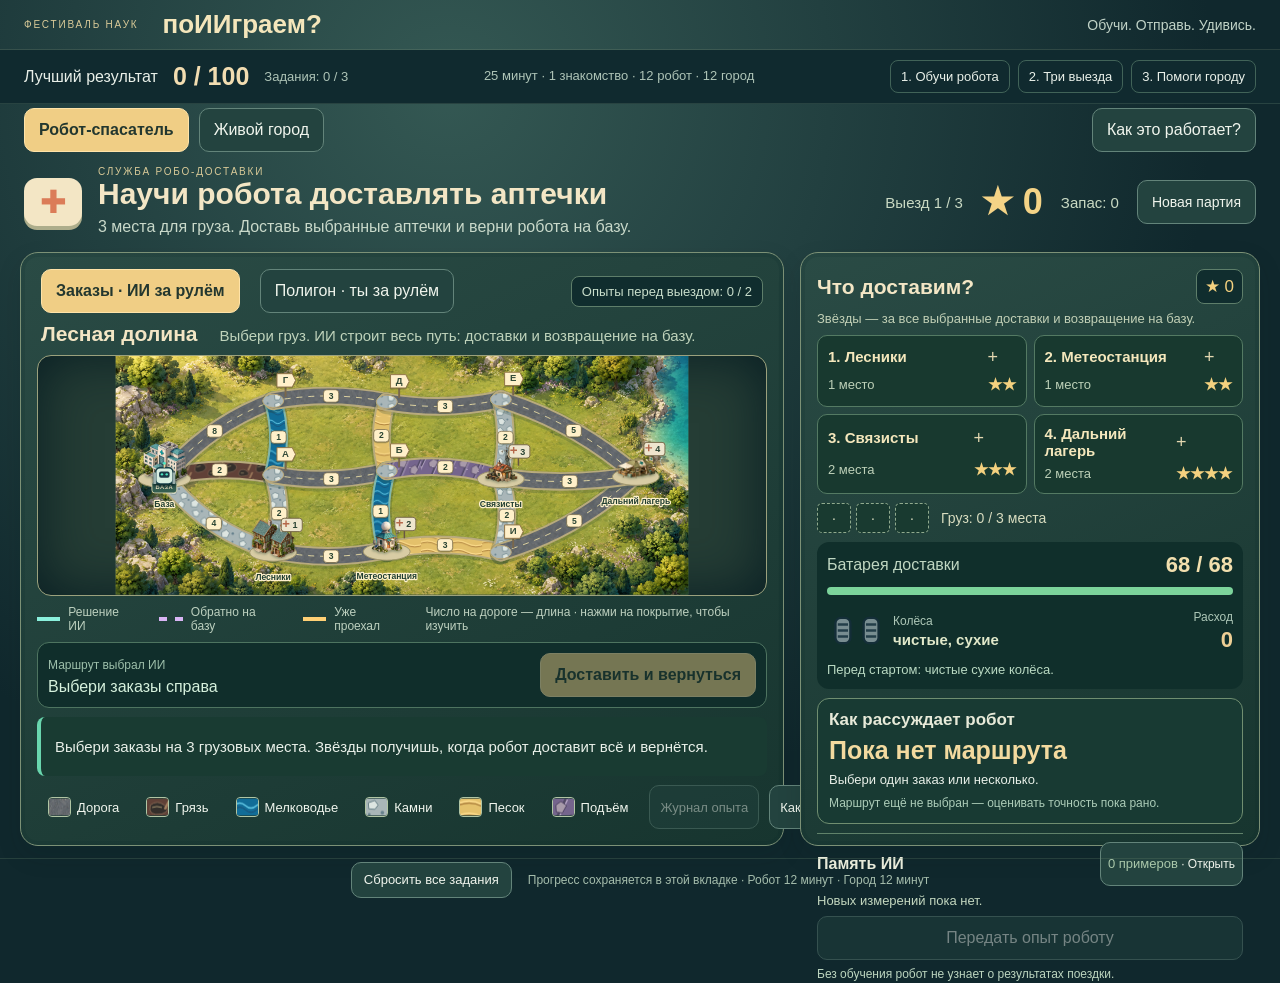
==== commit 3f19a348: "Build scenic robot roads and close shortcuts across both interactives" ====
--- a/index.html
+++ b/index.html
@@ -1,5 +1,5 @@
 <!doctype html>
-<html lang="ru"><head><meta charset="UTF-8"><meta name="viewport" content="width=device-width,initial-scale=1"><title>поИИграем?</title><link rel="icon" href="data:image/svg+xml,%3Csvg xmlns='http://www.w3.org/2000/svg' viewBox='0 0 40 40'%3E%3Crect width='40' height='40' rx='9' fill='%2344d4b5'/%3E%3C/svg%3E"><link rel="stylesheet" href="robot-routes.css?v=cargo-school-2"><script src="session-store.js?v=cargo-school-2"></script></head>
+<html lang="ru"><head><meta charset="UTF-8"><meta name="viewport" content="width=device-width,initial-scale=1"><title>поИИграем?</title><link rel="icon" href="data:image/svg+xml,%3Csvg xmlns='http://www.w3.org/2000/svg' viewBox='0 0 40 40'%3E%3Crect width='40' height='40' rx='9' fill='%2344d4b5'/%3E%3C/svg%3E"><link rel="stylesheet" href="robot-routes.css?v=scenic-roads-1"><script src="session-store.js?v=cargo-school-2"></script></head>
 <body>
 <header><div><span class="eyebrow">ФЕСТИВАЛЬ НАУК</span><h1>поИИграем?</h1></div><span class="subtitle">Обучи. Отправь. Удивись.</span></header>
 <div id="missionBar"><div class="overall-result"><span>Лучший результат</span><strong><b id="overallScore">0</b> / 100</strong><small id="missionProgress">Задания: 0 / 3</small></div><p id="sessionPace">25 минут · 1 знакомство · 12 робот · 12 город</p><div class="mission-tags"><span id="trainingMission">1. Обучи робота</span><span id="deliveryMission">2. Три выезда</span><span id="cityMission">3. Помоги городу</span></div></div>
@@ -7,9 +7,9 @@
 <div id="robotView">
 <section class="mission-intro"><div class="mission-objective"><span class="kit-icon" aria-hidden="true">✚</span><div><div class="eyebrow">СЛУЖБА РОБО-ДОСТАВКИ</div><h2 id="missionGoal">Научи робота доставлять аптечки</h2><p>3 места для груза. Доставь выбранные аптечки и верни робота на базу.</p></div></div><div class="campaign-score"><span id="roundLabel">Выезд 1 / 3</span><strong id="stars">★ 0</strong><span id="reserve">Запас: 0</span><button id="restartRobot">Новая партия</button></div></section>
 <main class="route-layout"><section class="panel route-scene" aria-label="Карта и эксперименты">
-<div class="map-header"><div class="view-tabs"><button id="districtView" class="active" aria-pressed="true">Заказы · ИИ за рулём</button><button id="labView" aria-pressed="false">Полигон · ты за рулём</button></div><span id="experimentCount" class="badge">Опыты: 0 / 2</span></div>
+<div class="map-header"><div class="view-tabs"><button id="districtView" class="active" aria-pressed="true">Заказы · ИИ за рулём</button><button id="labView" aria-pressed="false">Полигон · ты за рулём</button></div><div class="map-tools"><span id="experimentCount" class="badge">Опыты: 0 / 2</span><button id="stop" hidden>■ Остановить</button></div></div>
 <div class="map-caption"><h2 id="missionName"></h2><p id="mapInstruction"></p></div>
-<div id="boardStage"><svg id="routeMap" viewBox="0 0 1000 450" aria-label="Карта дорог и заказов"><defs><marker id="routeArrow" viewBox="0 0 10 10" refX="7" refY="5" markerWidth="5" markerHeight="5" orient="auto-start-reverse"><path d="M0 1L9 5L0 9Z" fill="#8af0dc"/></marker>
+<div id="boardStage"><svg id="routeMap" viewBox="0 0 1200 500" aria-label="Карта дорог и заказов"><defs><marker id="routeArrow" viewBox="0 0 10 10" refX="7" refY="5" markerWidth="5" markerHeight="5" orient="auto-start-reverse"><path d="M0 1L9 5L0 9Z" fill="#8af0dc"/></marker>
 <pattern id="texture-road" patternUnits="userSpaceOnUse" width="24" height="24"><rect width="24" height="24" fill="#536873"/><path d="M0 5h12M12 17h12" stroke="#cbd1c0" stroke-width="2"/></pattern>
 <pattern id="texture-mud" patternUnits="userSpaceOnUse" width="24" height="24"><rect width="24" height="24" fill="#805535"/><ellipse cx="6" cy="8" rx="5" ry="3" fill="#493b2c"/><ellipse cx="20" cy="20" rx="7" ry="4" fill="#aa754b"/></pattern>
 <pattern id="texture-water" patternUnits="userSpaceOnUse" width="24" height="24"><rect width="24" height="24" fill="#226c91"/><path d="M-6 7q6-6 12 0t12 0t12 0M-6 19q6-6 12 0t12 0t12 0" fill="none" stroke="#8fdae2" stroke-width="2"/></pattern>
@@ -17,11 +17,11 @@
 <pattern id="texture-sand" patternUnits="userSpaceOnUse" width="24" height="24"><rect width="24" height="24" fill="#b49a61"/><path d="M0 5q10 10 24 0M0 17q10 10 24 0" fill="none" stroke="#edce82" stroke-width="3"/></pattern>
 <pattern id="texture-hill" patternUnits="userSpaceOnUse" width="24" height="24"><rect width="24" height="24" fill="#426548"/><path d="m0 22 12-19 12 19M2 22 12 9 22 22" fill="none" stroke="#c2d1a8" stroke-width="2"/></pattern>
 </defs>
-<defs><radialGradient id="ground"><stop stop-color="#46644e"/><stop offset="1" stop-color="#253f3c"/></radialGradient><pattern id="meadow" width="47" height="41" patternUnits="userSpaceOnUse"><path d="m8 12 2-4 2 4m19 16 2-3 2 3" fill="none" stroke="#acc080" stroke-opacity=".14" stroke-width="1.5"/></pattern></defs>
-<rect width="1000" height="460" rx="18" fill="url(#ground)"/><rect width="1000" height="460" fill="url(#meadow)"/><g transform="translate(0 20)"><g id="mapDecor" aria-hidden="true"></g><g id="roads"></g><g id="routeLines" aria-hidden="true"></g><g id="roadLabels"></g><g id="junctions"></g><g id="robotSprite" transform="translate(70 210)" aria-hidden="true"><rect x="-18" y="-20" width="36" height="34" rx="9" fill="#d9efe1" stroke="#173f48" stroke-width="3"/><rect x="-11" y="-12" width="22" height="13" rx="4" fill="#1a3946"/><circle cx="-5" cy="-6" r="2.5" fill="#4ee8c2"/><circle cx="5" cy="-6" r="2.5" fill="#4ee8c2"/><path class="robot-wheels" d="M-20-10v24M20-10v24" stroke="#9aafac" stroke-width="6"/><path d="M0-20v-8" stroke="#e9d397" stroke-width="3"/><circle cy="-29" r="3" fill="#4ee8c2"/><g class="robot-mud" fill="#bc793b"><circle cx="-21" cy="1" r="4"/><circle cx="20" cy="9" r="4"/><circle cx="-8" cy="10" r="3"/></g><g class="robot-water" fill="#8ee5ff"><path d="M-28 16q-9 12 0 12t0-12M28 16q-9 12 0 12t0-12"/></g></g>
+<defs><radialGradient id="ground"><stop stop-color="#8a9d58"/><stop offset="1" stop-color="#45644a"/></radialGradient></defs>
+<rect width="1200" height="500" fill="url(#ground)"/><image id="mapBackdrop" href="assets/robot-valley.png" width="1200" height="500" preserveAspectRatio="xMidYMid slice" aria-hidden="true"/><g><g id="mapDecor" aria-hidden="true"></g><g id="roads"></g><g id="routeLines" aria-hidden="true"></g><g id="roadLabels"></g><g id="junctions"></g><g id="robotSprite" transform="translate(70 210)" aria-hidden="true"><rect x="-18" y="-20" width="36" height="34" rx="9" fill="#d9efe1" stroke="#173f48" stroke-width="3"/><rect x="-11" y="-12" width="22" height="13" rx="4" fill="#1a3946"/><circle cx="-5" cy="-6" r="2.5" fill="#4ee8c2"/><circle cx="5" cy="-6" r="2.5" fill="#4ee8c2"/><path class="robot-wheels" d="M-20-10v24M20-10v24" stroke="#9aafac" stroke-width="6"/><path d="M0-20v-8" stroke="#e9d397" stroke-width="3"/><circle cy="-29" r="3" fill="#4ee8c2"/><g class="robot-mud" fill="#bc793b"><circle cx="-21" cy="1" r="4"/><circle cx="20" cy="9" r="4"/><circle cx="-8" cy="10" r="3"/></g><g class="robot-water" fill="#8ee5ff"><path d="M-28 16q-9 12 0 12t0-12M28 16q-9 12 0 12t0-12"/></g></g>
 </g><g id="mapParticles" aria-hidden="true"></g></svg><div id="mapToast" hidden></div></div>
 <div class="map-legend"><span><i class="line plan"></i><b id="pathOwner">Решение ИИ</b></span><span id="returnLegend"><i class="line return"></i>Обратно на базу</span><span><i class="line travelled"></i>Уже проехал</span><span>Число на дороге — длина · нажми на покрытие, чтобы изучить</span></div>
-<div class="route-editor"><div class="route-itinerary"><span id="routeOwner">Маршрут ИИ</span><div id="routeText">Выбери заказы справа</div></div><button id="undo" hidden>↶ Назад</button><button id="clearRoute" hidden>Очистить</button><button id="run" class="primary" disabled>Отправить на доставку</button><button id="stop" hidden>■ Остановить</button><button id="nextRound" class="primary" hidden>Следующий район →</button></div>
+<div class="route-editor"><div class="route-itinerary"><span id="routeOwner">Маршрут ИИ</span><div id="routeText">Выбери заказы справа</div></div><button id="undo" hidden>↶ Назад</button><button id="clearRoute" hidden>Очистить</button><button id="run" class="primary" disabled>Отправить на доставку</button><button id="nextRound" class="primary" hidden>Следующий район →</button></div>
 <p id="status" role="status">Выбери заказы на 3 грузовых места. Звёзды получишь, когда робот доставит всё и вернётся.</p>
 <div class="scene-bottom"><div id="terrainLegend" class="terrain-legend"></div><button id="notebookButton" disabled>Журнал опыта</button><button id="scoreRules">Как выиграть</button></div>
 </section>
@@ -34,8 +34,8 @@
 <section class="learning-action"><div class="learning-heading"><h3>Память ИИ</h3><button id="modelInfo" title="Измерения и предположения робота"><span id="qualitySummary">0 примеров</span> · Открыть</button></div><p id="newExperience">Измерения попадут сюда после поездки.</p><button id="train" disabled>Передать опыт роботу</button><p id="learningEffect" role="status">Без обучения робот не узнает о результатах поездки.</p></section>
 <div id="campaignResult" hidden></div>
 </aside></main></div>
-<iframe id="epiView" title="Живой город" src="epidemic.html?v=cargo-school-2" hidden></iframe>
+<iframe id="epiView" title="Живой город" src="epidemic.html?v=review-20261009-1" hidden></iframe>
 <footer id="sessionFooter"><button id="newParticipant">Сбросить все задания</button><span>Прогресс сохраняется в этой вкладке · Робот 12 минут · Город 12 минут</span></footer>
 <dialog id="robotDialog" aria-labelledby="dialogTitle"><div class="dialog-header"><h2 id="dialogTitle"></h2><button id="dialogClose">Закрыть ✕</button></div><div id="dialogBody"></div></dialog>
-<script src="game-score.js?v=cargo-school-2"></script><script src="robot-engine.js?v=cargo-school-2"></script><script src="robot-delivery.js?v=cargo-school-2"></script><script src="robot-ui.js?v=cargo-school-2"></script><script src="mission-ui.js?v=cargo-school-2"></script>
+<script src="game-score.js?v=city-experiments-1"></script><script src="robot-engine.js?v=cargo-school-3"></script><script src="robot-delivery.js?v=cargo-school-3"></script><script src="robot-map.js?v=scenic-roads-1"></script><script src="robot-ui.js?v=scenic-roads-1"></script><script src="mission-ui.js?v=cargo-school-2"></script>
 </body></html>
--- a/robot-routes.css
+++ b/robot-routes.css
@@ -51,3 +51,46 @@
 @media(min-width:2200px){.route-layout{grid-template-columns:minmax(0,1fr) 480px}.order-card{min-height:91px;padding:13px}.order-card strong{font-size:18px}.order-card small,.cargo,#deliveryProgress{font-size:17px}.order-card>b{font-size:20px}.cargo-slot{width:42px;height:36px}#modelInfo{font-size:15px;min-height:44px}}
 
 .route-return{stroke:#d9b5f5;stroke-width:5;stroke-dasharray:9 7;fill:none;stroke-linejoin:round;pointer-events:none}.line.return{border-color:#d9b5f5;border-top-style:dashed}
+
+/* Painted landscape, actual road ribbons and delivery locations. */
+button.primary:hover:not(:disabled),button.active:hover:not(:disabled){background:#f9dea6;border-color:#fff0c2;color:#23372f}
+.map-tools{display:flex;align-items:center;gap:10px!important}.map-tools #stop{min-height:44px;font-size:14px;white-space:nowrap}
+#boardStage{background:#253d35;box-shadow:inset 0 0 55px #081e23;border-color:#9ba17d}
+#mapBackdrop{pointer-events:none}.scenery,.map-rock,.map-pond{pointer-events:none}
+.road-shadow,.road-border,.ford-bank,.road-marking,.hill-contour{fill:none;stroke-linecap:round;pointer-events:none}
+.road-shadow{stroke:#254433;stroke-width:46;opacity:.22;transform:translateY(3px)}
+.road-border{stroke:#b9ab7d;stroke-width:39}.road-surface{stroke-width:31;fill:none;stroke-linecap:round}
+.ford-bank{stroke:#6cbbbc;stroke-width:39;opacity:.75}
+.road-marking{stroke:#efe2a8;stroke-width:2;stroke-dasharray:11 14;opacity:.9}
+.hill-contour{stroke:#ebdcea;stroke-width:2;stroke-dasharray:2 22;opacity:.5}
+.road-group:hover .road-border,.road-group:focus-visible .road-border{stroke:#fff0b4;stroke-width:44}
+.road-label rect{fill:#fff0c9;stroke:#736644;stroke-width:1.5;filter:drop-shadow(0 2px 1px #31463150)}
+.road-label text{fill:#294332;font-size:18px;dominant-baseline:middle;stroke:none}
+.route-plan{stroke:#8af0dc;stroke-width:6;filter:drop-shadow(0 1px 1px #173b36);stroke-dasharray:14 5}
+.route-return{stroke-width:4;stroke-dasharray:8 6;filter:drop-shadow(0 1px 1px #30253b)}
+.route-trail{stroke:#ffcf6c;stroke-width:5;filter:drop-shadow(0 1px 1px #5d4932)}
+.junction .junction-disc{fill:url(#texture-gravel);stroke:#bfac79;stroke-width:2}
+.junction .location-pad{fill:#d8cca4;stroke:#a0966b;stroke-width:2}
+.junction .junction-hit,.junction[data-current=true] .junction-hit,.junction[data-selected=true] .junction-hit,.junction[data-delivered=true] .junction-hit,.junction:hover .junction-hit,.junction:focus .junction-hit{fill:transparent;stroke:none}
+.location-building,.building-fallback{pointer-events:none;filter:drop-shadow(0 3px 2px #314d3b70)}
+.location-hit{stroke:none;pointer-events:all}
+.junction .node-name{font-size:18px;fill:#203e31;stroke:#fff1cc;stroke-width:5;paint-order:stroke;stroke-linejoin:round;pointer-events:none}
+.sign-pole{stroke:#79674c;stroke-width:4}
+.junction-sign{fill:#fff0ca;stroke:#927548;stroke-width:2;filter:drop-shadow(0 2px 1px #31463160)}
+.junction .junction-letter{fill:#344b38;stroke:none;font-size:20px;pointer-events:none}
+.delivery-tag{fill:#eee6ce;stroke:#766748;stroke-width:2}
+.delivery-kit{stroke:#b5684b;stroke-width:3;stroke-linecap:square;pointer-events:none}
+.junction .delivery-code{fill:#294333;stroke:none;font-size:19px;pointer-events:none}
+.delivery-check{fill:none;stroke:#fff6d8;stroke-width:4;stroke-linecap:round;stroke-linejoin:round;display:none}
+.base-sign{fill:#345d50;stroke:#faf0c8;stroke-width:1.5}
+.junction .base-sign-text{font-size:12px;fill:#fff0ce;stroke:none;letter-spacing:1px}
+.junction:hover .location-pad,.junction:focus-visible .location-pad{stroke:#fff4bd;stroke-width:4}
+.junction:hover .junction-sign,.junction:focus-visible .junction-sign{fill:#fff8df;stroke:#2d796a;stroke-width:3}
+.junction:focus-visible{outline:none}
+.junction[data-current=true] .junction-sign{fill:#b6f6de;stroke:#236c57;stroke-width:3}
+.junction[data-selected=true] .location-pad{fill:#ecdb9e;stroke:#fff0a8;stroke-width:4}
+.junction[data-selected=true] .delivery-tag{fill:#f4ce7b;stroke:#73522e;stroke-width:2.5}
+.junction[data-delivered=true] .location-pad{fill:#b8d3a6;stroke:#f3ffd7}
+.junction[data-delivered=true] .delivery-tag{fill:#397c59;stroke:#e5f2c5}
+.junction[data-delivered=true] .delivery-code,.junction[data-delivered=true] .delivery-kit{display:none}.junction[data-delivered=true] .delivery-check{display:block}
+@media(min-width:2200px){.map-tools #stop{font-size:17px}}
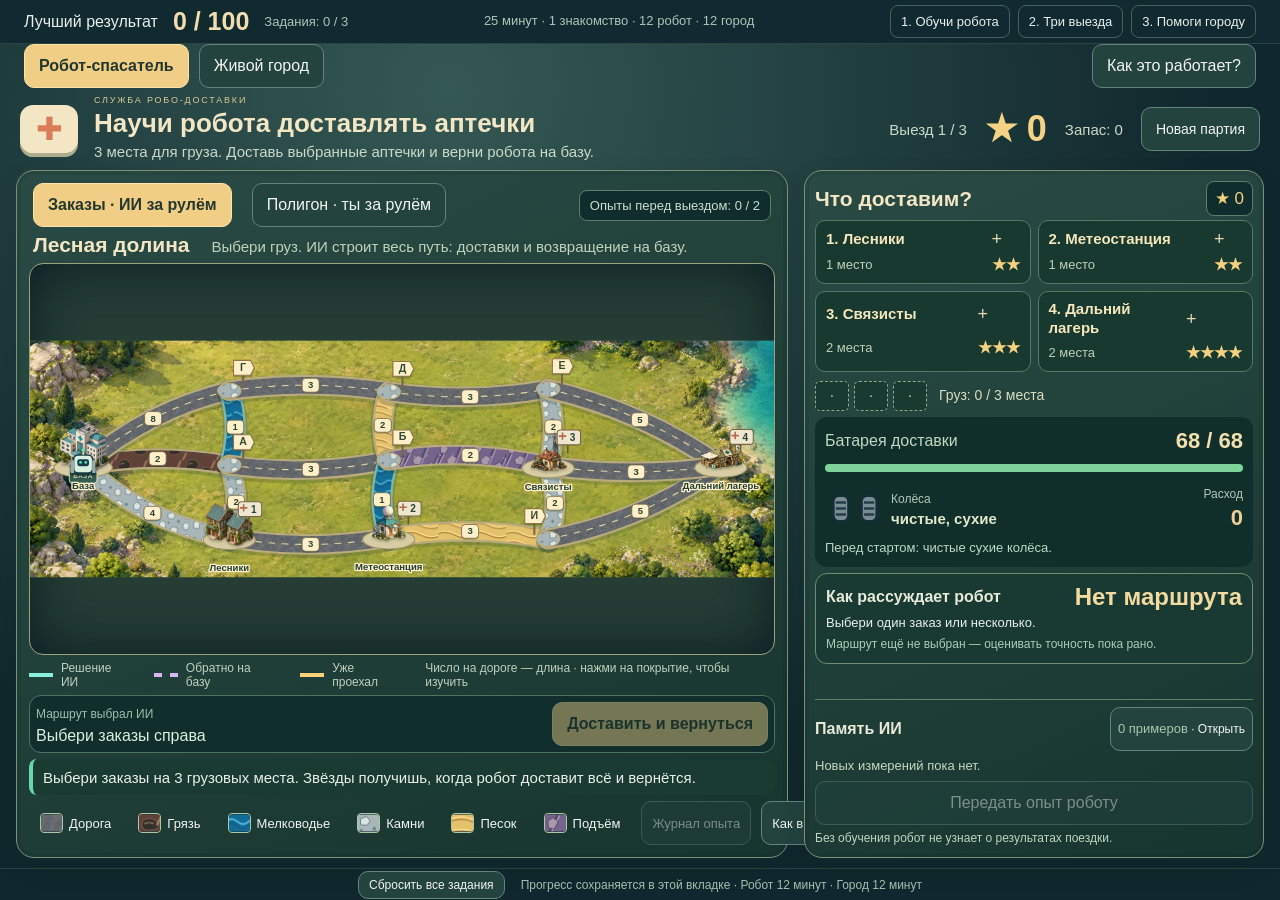
==== commit 1e4c2bb9: "Enlarge both maps on desktop and preserve local-file city sessions" ====
--- a/index.html
+++ b/index.html
@@ -1,7 +1,6 @@
 <!doctype html>
-<html lang="ru"><head><meta charset="UTF-8"><meta name="viewport" content="width=device-width,initial-scale=1"><title>поИИграем?</title><link rel="icon" href="data:image/svg+xml,%3Csvg xmlns='http://www.w3.org/2000/svg' viewBox='0 0 40 40'%3E%3Crect width='40' height='40' rx='9' fill='%2344d4b5'/%3E%3C/svg%3E"><link rel="stylesheet" href="robot-routes.css?v=scenic-roads-1"><script src="session-store.js?v=cargo-school-2"></script></head>
+<html lang="ru"><head><meta charset="UTF-8"><meta name="viewport" content="width=device-width,initial-scale=1"><title>поИИграем?</title><link rel="icon" href="data:image/svg+xml,%3Csvg xmlns='http://www.w3.org/2000/svg' viewBox='0 0 40 40'%3E%3Crect width='40' height='40' rx='9' fill='%2344d4b5'/%3E%3C/svg%3E"><link rel="stylesheet" href="robot-routes.css?v=scenic-roads-2"><script src="session-store.js?v=review-20261009-2"></script></head>
 <body>
-<header><div><span class="eyebrow">ФЕСТИВАЛЬ НАУК</span><h1>поИИграем?</h1></div><span class="subtitle">Обучи. Отправь. Удивись.</span></header>
 <div id="missionBar"><div class="overall-result"><span>Лучший результат</span><strong><b id="overallScore">0</b> / 100</strong><small id="missionProgress">Задания: 0 / 3</small></div><p id="sessionPace">25 минут · 1 знакомство · 12 робот · 12 город</p><div class="mission-tags"><span id="trainingMission">1. Обучи робота</span><span id="deliveryMission">2. Три выезда</span><span id="cityMission">3. Помоги городу</span></div></div>
 <nav class="tabs" aria-label="Интерактивы"><button id="robotTab" class="active" aria-pressed="true">Робот-спасатель</button><button id="epiTab" aria-pressed="false">Живой город</button><button id="robotTutorial" class="help">Как это работает?</button></nav>
 <div id="robotView">
@@ -9,7 +8,7 @@
 <main class="route-layout"><section class="panel route-scene" aria-label="Карта и эксперименты">
 <div class="map-header"><div class="view-tabs"><button id="districtView" class="active" aria-pressed="true">Заказы · ИИ за рулём</button><button id="labView" aria-pressed="false">Полигон · ты за рулём</button></div><div class="map-tools"><span id="experimentCount" class="badge">Опыты: 0 / 2</span><button id="stop" hidden>■ Остановить</button></div></div>
 <div class="map-caption"><h2 id="missionName"></h2><p id="mapInstruction"></p></div>
-<div id="boardStage"><svg id="routeMap" viewBox="0 0 1200 500" aria-label="Карта дорог и заказов"><defs><marker id="routeArrow" viewBox="0 0 10 10" refX="7" refY="5" markerWidth="5" markerHeight="5" orient="auto-start-reverse"><path d="M0 1L9 5L0 9Z" fill="#8af0dc"/></marker>
+<div id="boardStage"><svg id="routeMap" viewBox="0 0 1400 445" aria-label="Карта дорог и заказов"><defs><marker id="routeArrow" viewBox="0 0 10 10" refX="7" refY="5" markerWidth="5" markerHeight="5" orient="auto-start-reverse"><path d="M0 1L9 5L0 9Z" fill="#8af0dc"/></marker>
 <pattern id="texture-road" patternUnits="userSpaceOnUse" width="24" height="24"><rect width="24" height="24" fill="#536873"/><path d="M0 5h12M12 17h12" stroke="#cbd1c0" stroke-width="2"/></pattern>
 <pattern id="texture-mud" patternUnits="userSpaceOnUse" width="24" height="24"><rect width="24" height="24" fill="#805535"/><ellipse cx="6" cy="8" rx="5" ry="3" fill="#493b2c"/><ellipse cx="20" cy="20" rx="7" ry="4" fill="#aa754b"/></pattern>
 <pattern id="texture-water" patternUnits="userSpaceOnUse" width="24" height="24"><rect width="24" height="24" fill="#226c91"/><path d="M-6 7q6-6 12 0t12 0t12 0M-6 19q6-6 12 0t12 0t12 0" fill="none" stroke="#8fdae2" stroke-width="2"/></pattern>
@@ -18,7 +17,7 @@
 <pattern id="texture-hill" patternUnits="userSpaceOnUse" width="24" height="24"><rect width="24" height="24" fill="#426548"/><path d="m0 22 12-19 12 19M2 22 12 9 22 22" fill="none" stroke="#c2d1a8" stroke-width="2"/></pattern>
 </defs>
 <defs><radialGradient id="ground"><stop stop-color="#8a9d58"/><stop offset="1" stop-color="#45644a"/></radialGradient></defs>
-<rect width="1200" height="500" fill="url(#ground)"/><image id="mapBackdrop" href="assets/robot-valley.png" width="1200" height="500" preserveAspectRatio="xMidYMid slice" aria-hidden="true"/><g><g id="mapDecor" aria-hidden="true"></g><g id="roads"></g><g id="routeLines" aria-hidden="true"></g><g id="roadLabels"></g><g id="junctions"></g><g id="robotSprite" transform="translate(70 210)" aria-hidden="true"><rect x="-18" y="-20" width="36" height="34" rx="9" fill="#d9efe1" stroke="#173f48" stroke-width="3"/><rect x="-11" y="-12" width="22" height="13" rx="4" fill="#1a3946"/><circle cx="-5" cy="-6" r="2.5" fill="#4ee8c2"/><circle cx="5" cy="-6" r="2.5" fill="#4ee8c2"/><path class="robot-wheels" d="M-20-10v24M20-10v24" stroke="#9aafac" stroke-width="6"/><path d="M0-20v-8" stroke="#e9d397" stroke-width="3"/><circle cy="-29" r="3" fill="#4ee8c2"/><g class="robot-mud" fill="#bc793b"><circle cx="-21" cy="1" r="4"/><circle cx="20" cy="9" r="4"/><circle cx="-8" cy="10" r="3"/></g><g class="robot-water" fill="#8ee5ff"><path d="M-28 16q-9 12 0 12t0-12M28 16q-9 12 0 12t0-12"/></g></g>
+<rect width="1400" height="445" fill="url(#ground)"/><image id="mapBackdrop" href="assets/robot-valley.png" width="1400" height="445" preserveAspectRatio="xMidYMid slice" aria-hidden="true"/><g><g id="mapDecor" aria-hidden="true"></g><g id="roads"></g><g id="routeLines" aria-hidden="true"></g><g id="roadLabels"></g><g id="junctions"></g><g id="robotSprite" transform="translate(70 210)" aria-hidden="true"><rect x="-18" y="-20" width="36" height="34" rx="9" fill="#d9efe1" stroke="#173f48" stroke-width="3"/><rect x="-11" y="-12" width="22" height="13" rx="4" fill="#1a3946"/><circle cx="-5" cy="-6" r="2.5" fill="#4ee8c2"/><circle cx="5" cy="-6" r="2.5" fill="#4ee8c2"/><path class="robot-wheels" d="M-20-10v24M20-10v24" stroke="#9aafac" stroke-width="6"/><path d="M0-20v-8" stroke="#e9d397" stroke-width="3"/><circle cy="-29" r="3" fill="#4ee8c2"/><g class="robot-mud" fill="#bc793b"><circle cx="-21" cy="1" r="4"/><circle cx="20" cy="9" r="4"/><circle cx="-8" cy="10" r="3"/></g><g class="robot-water" fill="#8ee5ff"><path d="M-28 16q-9 12 0 12t0-12M28 16q-9 12 0 12t0-12"/></g></g>
 </g><g id="mapParticles" aria-hidden="true"></g></svg><div id="mapToast" hidden></div></div>
 <div class="map-legend"><span><i class="line plan"></i><b id="pathOwner">Решение ИИ</b></span><span id="returnLegend"><i class="line return"></i>Обратно на базу</span><span><i class="line travelled"></i>Уже проехал</span><span>Число на дороге — длина · нажми на покрытие, чтобы изучить</span></div>
 <div class="route-editor"><div class="route-itinerary"><span id="routeOwner">Маршрут ИИ</span><div id="routeText">Выбери заказы справа</div></div><button id="undo" hidden>↶ Назад</button><button id="clearRoute" hidden>Очистить</button><button id="run" class="primary" disabled>Отправить на доставку</button><button id="nextRound" class="primary" hidden>Следующий район →</button></div>
@@ -26,16 +25,16 @@
 <div class="scene-bottom"><div id="terrainLegend" class="terrain-legend"></div><button id="notebookButton" disabled>Журнал опыта</button><button id="scoreRules">Как выиграть</button></div>
 </section>
 <aside class="panel robot-console" aria-label="Заказы, робот и обучение">
-<section id="ordersPanel"><div class="console-title"><h2>Что доставим?</h2><span id="orderValue" class="badge">★ 0</span></div><p class="muted">Звёзды — за все выбранные доставки и возвращение на базу.</p><div id="orderCards"></div><div class="cargo"><div id="cargoSlots" aria-label="Грузовой отсек"></div><span id="cargoSummary"></span></div></section>
+<section id="ordersPanel"><div class="console-title"><h2>Что доставим?</h2><span id="orderValue" class="badge">★ 0</span></div><p class="muted">Звёзды — за все заказы и возвращение на базу.</p><div id="orderCards"></div><div class="cargo"><div id="cargoSlots" aria-label="Грузовой отсек"></div><span id="cargoSummary"></span></div></section>
 <section id="labPanel" hidden><div class="console-title"><h2>Лаборатория на колёсах</h2><span class="badge">36 заряда</span></div><p>Собери путь из <b>не более 6 дорог</b>. Проверь свою догадку о покрытиях и состоянии колёс.</p><div id="surfaceCard"><h3>Что уже известно?</h3><p>Число на дороге — её длина. Расход за шаг — в описании покрытия. Скрытые эффекты можно обнаружить в поездке.</p></div></section>
 <section class="robot-condition"><div class="charge-heading"><span>Батарея <b id="batteryRole"></b></span><strong id="remaining"></strong></div><meter id="batteryMeter" min="0" max="54" value="54" aria-label="Заряд батареи"></meter><div class="wheels-row"><svg id="wheelPicture" viewBox="0 0 100 58" aria-hidden="true"><g class="robot-wheels" fill="#788d91" stroke="#142e38" stroke-width="4"><rect x="14" y="8" width="25" height="42" rx="9"/><rect x="61" y="8" width="25" height="42" rx="9"/></g><path d="M18 19h17m-17 10h17m-17 10h17M65 19h17m-17 10h17m-17 10h17" stroke="#233e49" stroke-width="4"/><g class="robot-mud" fill="#bf8143"><circle cx="17" cy="36" r="6"/><circle cx="76" cy="18" r="7"/></g><g class="robot-water" fill="#84dfff"><path d="M5 35q-8 14 0 14t0-14M95 35q-8 14 0 14t0-14"/></g></svg><div><span>Колёса</span><strong id="wheelState">Чистые, сухие</strong></div><div class="spent-stat"><span>Расход</span><strong id="spent">0</strong></div></div><p id="deliveryProgress" hidden></p><p id="surfaceEffect">Каждый выезд — с полным зарядом и чистыми сухими колёсами.</p></section>
-<section id="forecastCard" class="forecast-card"><h3>Как рассуждает робот</h3><strong id="forecastEnergy">Пока нет задания</strong><p id="forecastOutcome">Выбери заказ — робот построит свой путь.</p><small id="forecastConfidence">Пока без опыта. Он может ошибиться.</small></section>
+<section id="forecastCard" class="forecast-card"><h3>Как рассуждает робот</h3><strong id="forecastEnergy">Нет маршрута</strong><p id="forecastOutcome">Выбери заказ — робот построит свой путь.</p><small id="forecastConfidence">Пока без опыта. Он может ошибиться.</small></section>
 <section id="tripResult" class="result-card" hidden><div class="console-title"><h3 id="resultTitle">Результат</h3><strong id="resultStars"></strong></div><div class="comparison"><div><small>Ожидал на путь</small><strong id="lastPrediction">—</strong></div><div><small>Потратил по факту</small><strong id="lastActual">—</strong></div></div><p id="tripOutcome"></p><p id="mistakeExplanation"></p></section>
 <section class="learning-action"><div class="learning-heading"><h3>Память ИИ</h3><button id="modelInfo" title="Измерения и предположения робота"><span id="qualitySummary">0 примеров</span> · Открыть</button></div><p id="newExperience">Измерения попадут сюда после поездки.</p><button id="train" disabled>Передать опыт роботу</button><p id="learningEffect" role="status">Без обучения робот не узнает о результатах поездки.</p></section>
 <div id="campaignResult" hidden></div>
 </aside></main></div>
-<iframe id="epiView" title="Живой город" src="epidemic.html?v=review-20261009-1" hidden></iframe>
+<iframe id="epiView" title="Живой город" src="epidemic.html?v=review-20261009-map-3" hidden></iframe>
 <footer id="sessionFooter"><button id="newParticipant">Сбросить все задания</button><span>Прогресс сохраняется в этой вкладке · Робот 12 минут · Город 12 минут</span></footer>
 <dialog id="robotDialog" aria-labelledby="dialogTitle"><div class="dialog-header"><h2 id="dialogTitle"></h2><button id="dialogClose">Закрыть ✕</button></div><div id="dialogBody"></div></dialog>
-<script src="game-score.js?v=city-experiments-1"></script><script src="robot-engine.js?v=cargo-school-3"></script><script src="robot-delivery.js?v=cargo-school-3"></script><script src="robot-map.js?v=scenic-roads-1"></script><script src="robot-ui.js?v=scenic-roads-1"></script><script src="mission-ui.js?v=cargo-school-2"></script>
-</body></html>+<script src="game-score.js?v=city-experiments-1"></script><script src="robot-engine.js?v=cargo-school-3"></script><script src="robot-delivery.js?v=cargo-school-3"></script><script src="robot-map.js?v=scenic-roads-2"></script><script src="robot-ui.js?v=scenic-roads-2"></script><script src="mission-ui.js?v=review-20261009-2"></script>
+</body></html>
--- a/robot-routes.css
+++ b/robot-routes.css
@@ -94,3 +94,44 @@
 .junction[data-delivered=true] .delivery-tag{fill:#397c59;stroke:#e5f2c5}
 .junction[data-delivered=true] .delivery-code,.junction[data-delivered=true] .delivery-kit{display:none}.junction[data-delivered=true] .delivery-check{display:block}
 @media(min-width:2200px){.map-tools #stop{font-size:17px}}
+
+/* The roads are the main workspace, including in a browser with its chrome visible. */
+body{grid-template-rows:0 52px 48px minmax(0,1fr) 34px}
+#robotView{gap:8px;padding:8px 16px 10px}
+.mission-intro{min-height:58px}
+.mission-intro h2{font-size:28px;line-height:1.2;margin-bottom:2px}
+.mission-intro .eyebrow{font-size:9px;line-height:1.1;margin-bottom:2px}
+.panel{padding:12px}
+.route-scene{gap:6px}
+.route-editor{padding:6px}
+#status{min-height:42px;padding:7px 12px;flex:none}
+footer button{min-height:28px;font-size:12px;padding:3px 10px}
+@media(min-width:2200px){.panel{padding:16px}.mission-intro{min-height:66px}.mission-intro h2{font-size:32px}}
+@media(max-height:950px){
+ body:not(.city-active){grid-template-rows:0 44px 44px minmax(0,1fr) 32px}
+ .mission-intro{min-height:48px}.mission-intro h2{font-size:26px}.mission-intro p{font-size:15px}
+ #status{min-height:36px;padding:5px 10px}
+}
+@media(max-height:1100px){
+ .robot-console{gap:8px;line-height:1.25}
+ #ordersPanel>.muted{font-size:13px;line-height:1.25;margin:4px 0}
+ .order-card{min-height:64px;padding:8px 10px}
+ .robot-condition,.forecast-card,.result-card{padding:10px}
+ #surfaceEffect{min-height:0;margin-top:5px}
+ #deliveryProgress{margin:5px 0}
+ #labPanel>p{font-size:14px;margin:6px 0;line-height:1.35}
+ #surfaceCard{padding:9px}#surfaceCard p{font-size:13px;line-height:1.3;margin-top:5px}
+ #forecastCard{display:grid;grid-template-columns:minmax(0,1fr) auto;gap:5px 8px;align-items:center}
+ #forecastCard h3{font-size:16px}
+ #forecastCard>strong{font-size:24px;line-height:1.1;margin:0;max-width:230px}
+ #forecastCard p,#forecastCard small{grid-column:1/-1;margin:0;line-height:1.3}
+ .learning-action{gap:6px;padding-top:7px;flex-shrink:0}
+ #learningEffect{min-height:0;line-height:1.3}
+ .comparison{margin:7px 0}.comparison strong{font-size:25px;margin-top:2px}
+ #mistakeExplanation{padding-top:6px;margin-top:6px}
+}
+@media(max-height:950px){
+ .robot-console{gap:6px;padding:10px}
+ #ordersPanel>.muted{display:none}
+ #orderCards{margin-top:4px}
+}
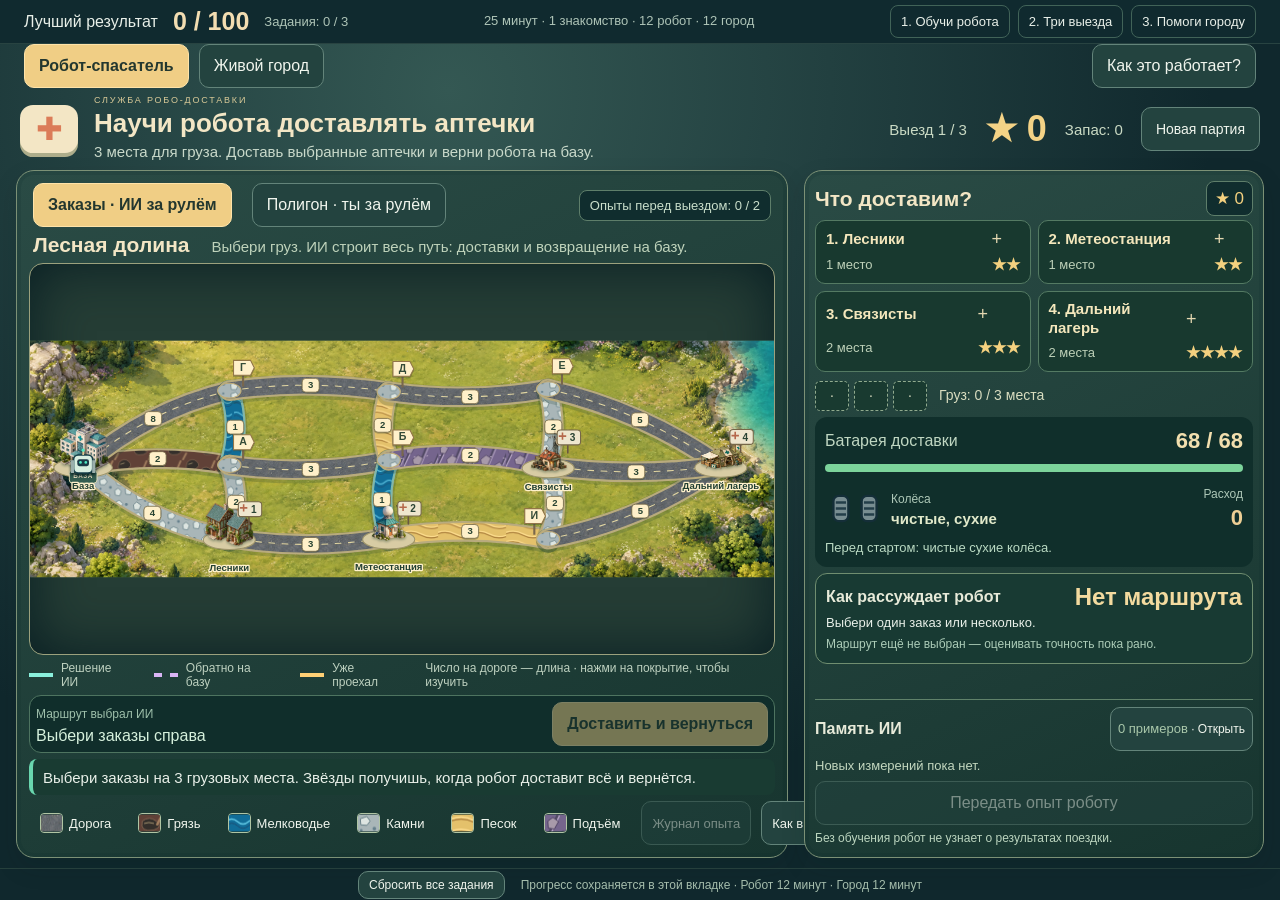
==== commit 871c147f: "Make city labels compact and keep residents visible" ====
--- a/index.html
+++ b/index.html
@@ -33,8 +33,8 @@
 <section class="learning-action"><div class="learning-heading"><h3>Память ИИ</h3><button id="modelInfo" title="Измерения и предположения робота"><span id="qualitySummary">0 примеров</span> · Открыть</button></div><p id="newExperience">Измерения попадут сюда после поездки.</p><button id="train" disabled>Передать опыт роботу</button><p id="learningEffect" role="status">Без обучения робот не узнает о результатах поездки.</p></section>
 <div id="campaignResult" hidden></div>
 </aside></main></div>
-<iframe id="epiView" title="Живой город" src="epidemic.html?v=review-20261009-map-3" hidden></iframe>
+<iframe id="epiView" title="Живой город" src="epidemic.html?v=review-20261009-city-labels-1" hidden></iframe>
 <footer id="sessionFooter"><button id="newParticipant">Сбросить все задания</button><span>Прогресс сохраняется в этой вкладке · Робот 12 минут · Город 12 минут</span></footer>
 <dialog id="robotDialog" aria-labelledby="dialogTitle"><div class="dialog-header"><h2 id="dialogTitle"></h2><button id="dialogClose">Закрыть ✕</button></div><div id="dialogBody"></div></dialog>
-<script src="game-score.js?v=city-experiments-1"></script><script src="robot-engine.js?v=cargo-school-3"></script><script src="robot-delivery.js?v=cargo-school-3"></script><script src="robot-map.js?v=scenic-roads-2"></script><script src="robot-ui.js?v=scenic-roads-2"></script><script src="mission-ui.js?v=review-20261009-2"></script>
+<script src="game-score.js?v=city-experiments-1"></script><script src="robot-engine.js?v=cargo-school-3"></script><script src="robot-delivery.js?v=cargo-school-3"></script><script src="robot-map.js?v=scenic-roads-2"></script><script src="robot-ui.js?v=scenic-roads-2"></script><script src="mission-ui.js?v=review-20261009-city-labels-1"></script>
 </body></html>
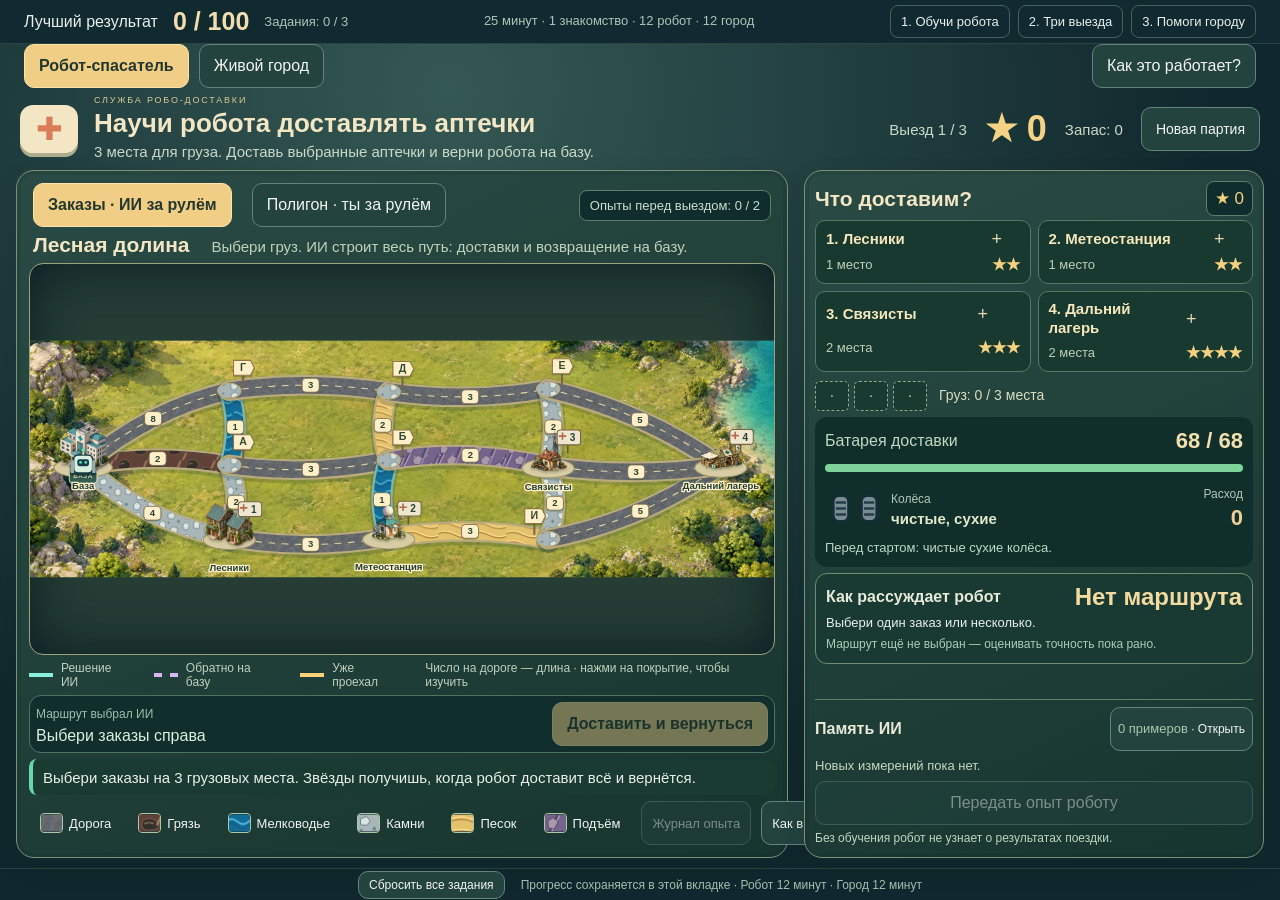
==== commit ace0ca30: "Replace city game with learned two-way traffic control" ====
--- a/index.html
+++ b/index.html
@@ -33,8 +33,8 @@
 <section class="learning-action"><div class="learning-heading"><h3>Память ИИ</h3><button id="modelInfo" title="Измерения и предположения робота"><span id="qualitySummary">0 примеров</span> · Открыть</button></div><p id="newExperience">Измерения попадут сюда после поездки.</p><button id="train" disabled>Передать опыт роботу</button><p id="learningEffect" role="status">Без обучения робот не узнает о результатах поездки.</p></section>
 <div id="campaignResult" hidden></div>
 </aside></main></div>
-<iframe id="epiView" title="Живой город" src="epidemic.html?v=review-20261009-city-labels-1" hidden></iframe>
+<iframe id="epiView" title="Живой город" src="city.html?v=traffic-school-3" hidden></iframe>
 <footer id="sessionFooter"><button id="newParticipant">Сбросить все задания</button><span>Прогресс сохраняется в этой вкладке · Робот 12 минут · Город 12 минут</span></footer>
 <dialog id="robotDialog" aria-labelledby="dialogTitle"><div class="dialog-header"><h2 id="dialogTitle"></h2><button id="dialogClose">Закрыть ✕</button></div><div id="dialogBody"></div></dialog>
-<script src="game-score.js?v=city-experiments-1"></script><script src="robot-engine.js?v=cargo-school-3"></script><script src="robot-delivery.js?v=cargo-school-3"></script><script src="robot-map.js?v=scenic-roads-2"></script><script src="robot-ui.js?v=scenic-roads-2"></script><script src="mission-ui.js?v=review-20261009-city-labels-1"></script>
+<script src="game-score.js?v=city-experiments-1"></script><script src="robot-engine.js?v=cargo-school-3"></script><script src="robot-delivery.js?v=cargo-school-3"></script><script src="robot-map.js?v=scenic-roads-2"></script><script src="robot-ui.js?v=scenic-roads-2"></script><script src="mission-ui.js?v=traffic-school-3"></script>
 </body></html>
